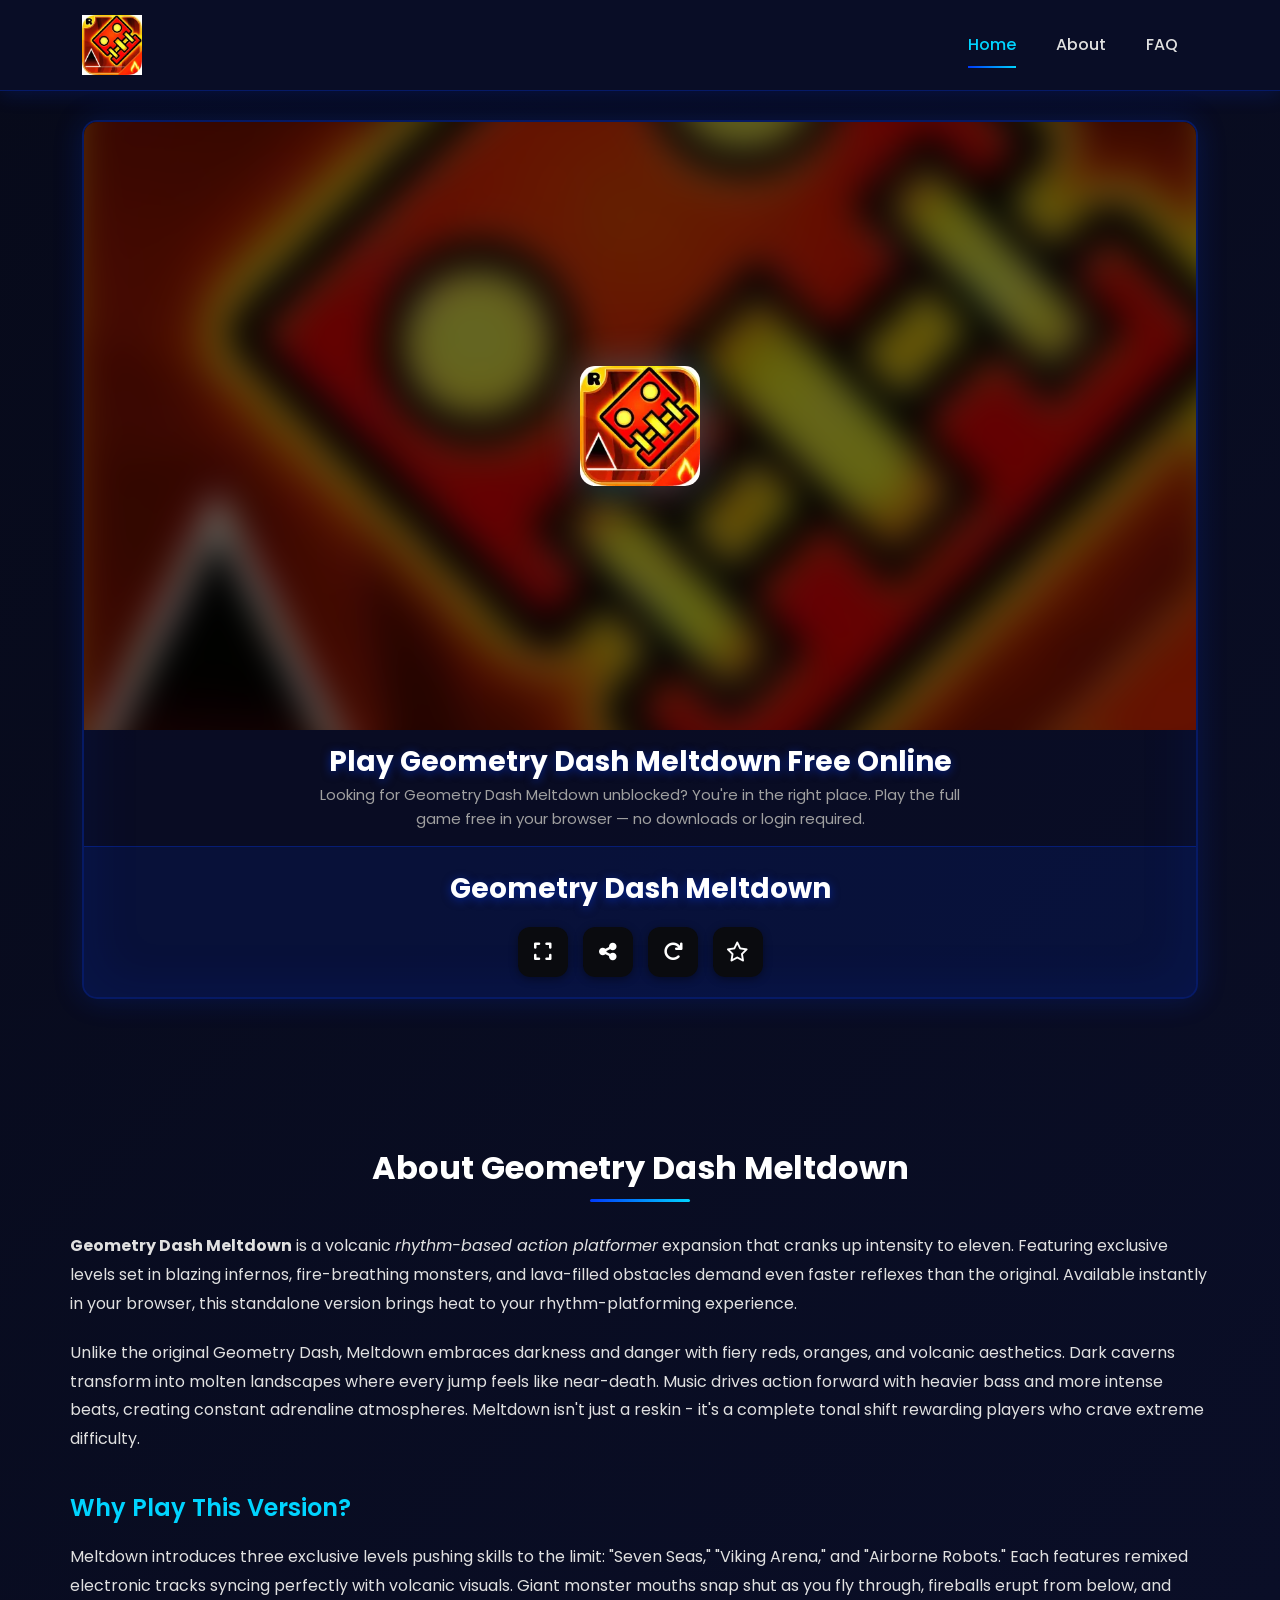
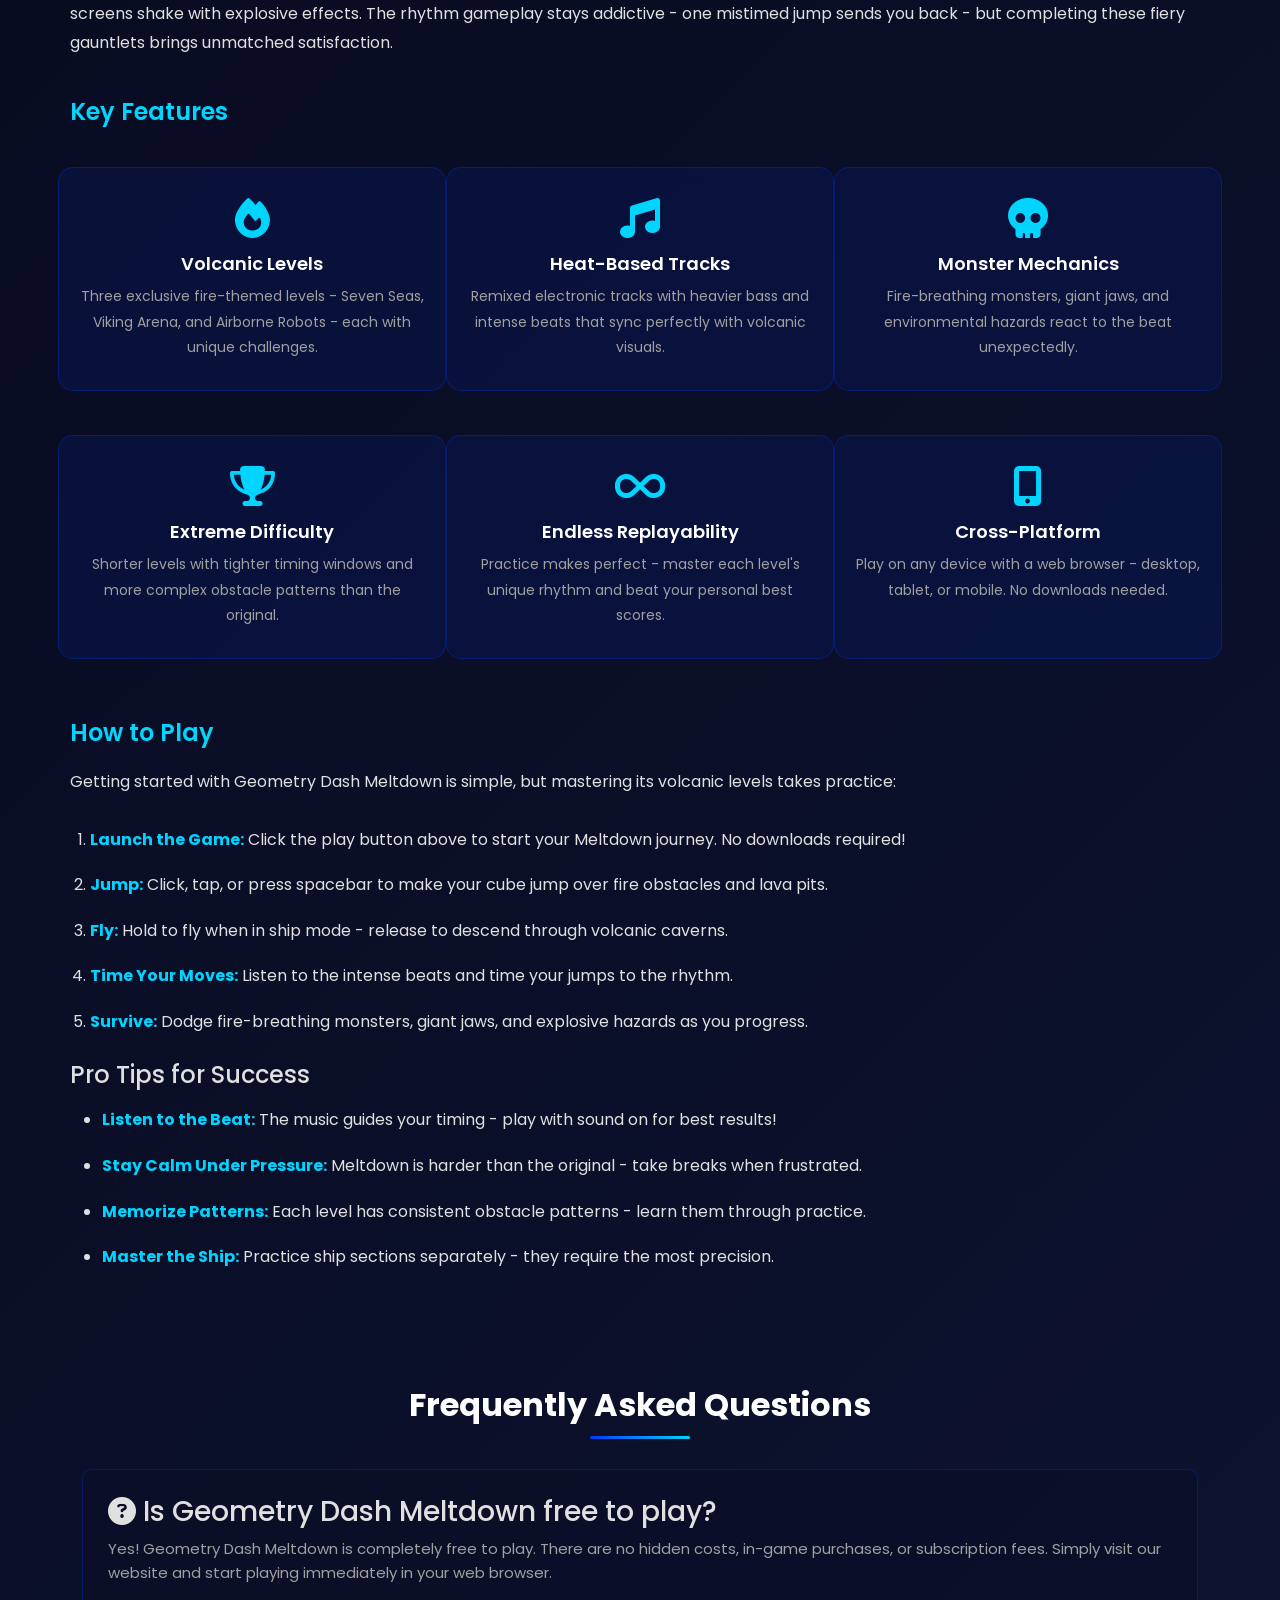
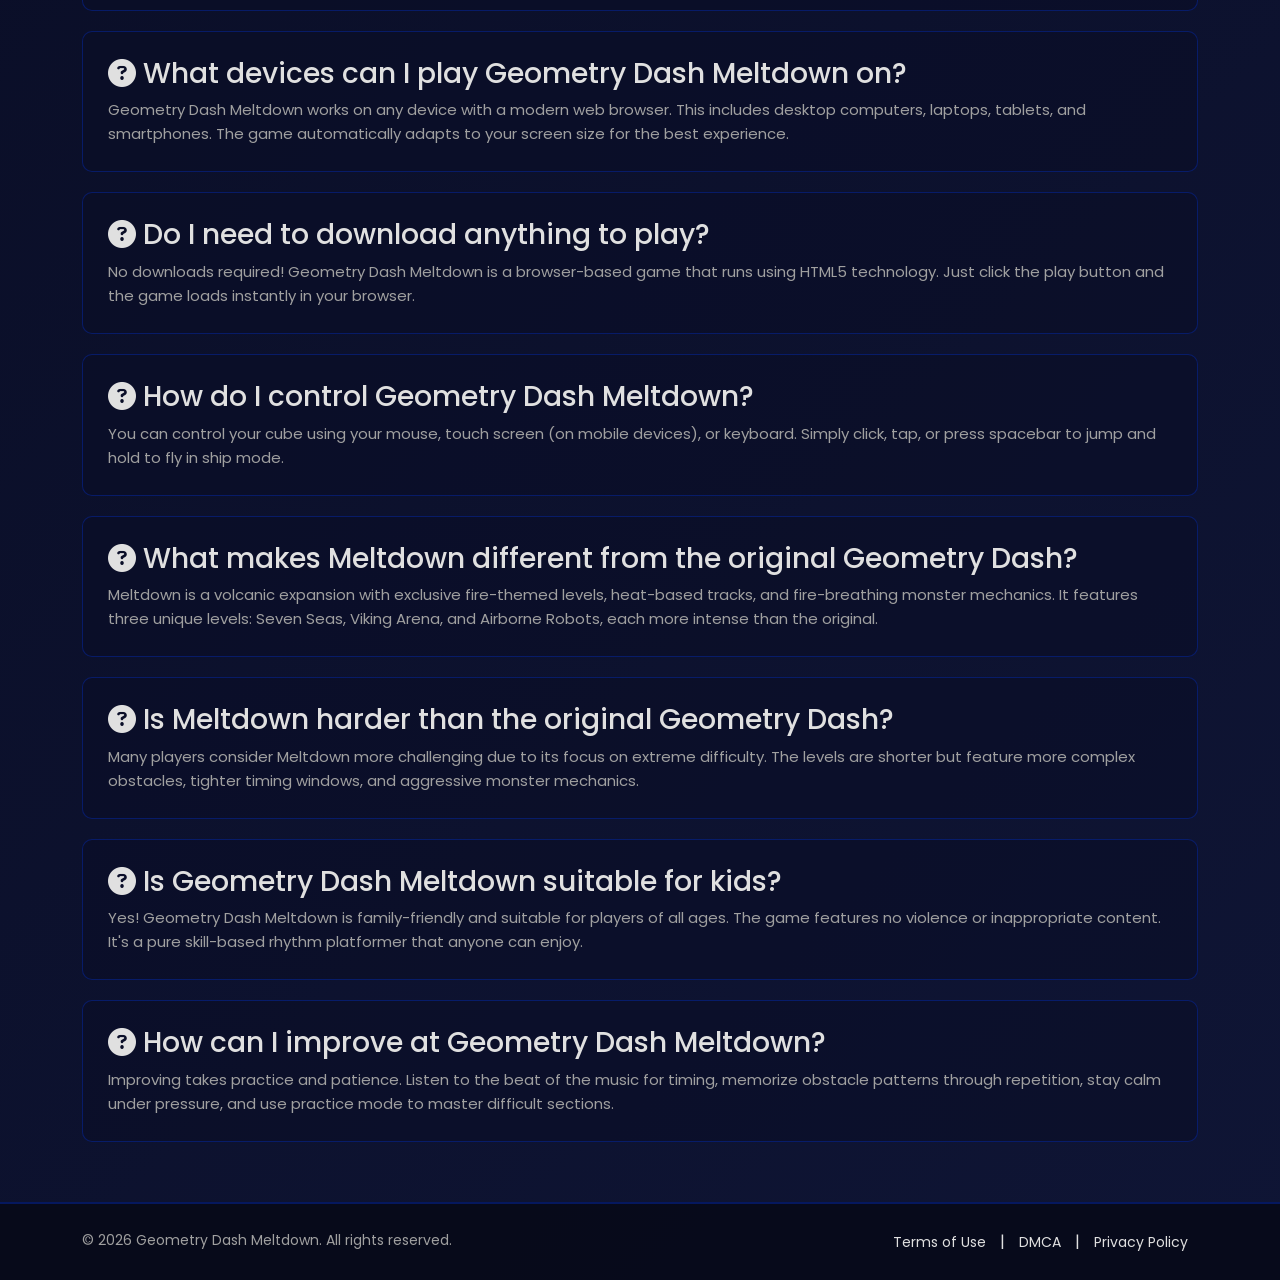
==== index.html @ 324f9e84 "Add files via upload" ====
<!DOCTYPE html>
<html lang="en" dir="ltr">
<head>
    <meta charset="utf-8">
    <meta name="viewport" content="width=device-width, initial-scale=1, shrink-to-fit=no" />
    <title>Geometry Dash Meltdown - Play Free Online Unblocked Game</title>
    <meta name="description" content="Play Geometry Dash Meltdown unblocked for free! Navigate volcanic fire levels in this intense rhythm platformer. Test your reflexes in this blazing arcade game!" />
    <meta name="keywords" content="geometry dash meltdown, geometry dash meltdown unblocked, rhythm platformer, volcanic game, fire levels, arcade game, free online game" />
    <meta name="robots" content="index, follow">
    <link rel="canonical" href="https://geometry-dash-meltdown-unblocked.github.io/" />
    
    <!-- Open Graph -->
    <meta property="og:title" content="Geometry Dash Meltdown - Play Free Online Unblocked" />
    <meta property="og:description" content="Play Geometry Dash Meltdown unblocked for free! Navigate volcanic fire levels in this intense rhythm platformer. Test your reflexes now!" />
    <meta property="og:type" content="website" />
    <meta property="og:url" content="https://geometry-dash-meltdown-unblocked.github.io/" />
    <meta property="og:image" content="https://geometry-dash-meltdown-unblocked.github.io/images/geometry-dash-meltdown.webp" />
    <meta property="og:image:width" content="512" />
    <meta property="og:image:height" content="512" />
    <meta property="og:site_name" content="Geometry Dash Meltdown" />
    
    <!-- Twitter Card -->
    <meta name="twitter:card" content="summary_large_image" />
    <meta name="twitter:title" content="Geometry Dash Meltdown - Free Online Unblocked" />
    <meta name="twitter:description" content="Play Geometry Dash Meltdown unblocked. Volcanic levels, fire obstacles, and intense rhythm-platforming action in your browser!" />
    <meta name="twitter:image" content="https://geometry-dash-meltdown-unblocked.github.io/images/geometry-dash-meltdown.webp" />
    
    <!-- Favicon -->
    <link rel="icon" href="images/favicon.webp" sizes="32x32">
    <link rel="apple-touch-icon" href="images/geometry-dash-meltdown.webp">
    
    <!-- Bootstrap CSS -->
    <link rel="stylesheet" href="https://cdn.jsdelivr.net/npm/bootstrap@5.3.0/dist/css/bootstrap.min.css" integrity="sha384-9ndCyUaIbzAi2FUVXJi0CjmCapSmO7SnpJef0486qhLnuZ2cdeRhO02iuK6FUUVM" crossorigin="anonymous">
    
    <!-- Font Awesome -->
    <link rel="stylesheet" href="https://cdnjs.cloudflare.com/ajax/libs/font-awesome/6.4.0/css/all.min.css" integrity="sha512-iecdLmaskl7CVkqkXNQ/ZH/XLlvWZOJyj7Yy7tcenmpD1ypASozpmT/E0iPtmFIB46ZmdtAc9eNBvH0H/ZpiBw==" crossorigin="anonymous" referrerpolicy="no-referrer" />
    
    <!-- Resource Hints for Performance -->
    <link rel="preconnect" href="https://fonts.googleapis.com">
    <link rel="preconnect" href="https://fonts.gstatic.com" crossorigin>
    <link rel="preconnect" href="https://cdn.jsdelivr.net" crossorigin>
    <link rel="preconnect" href="https://cdnjs.cloudflare.com" crossorigin>
    <link rel="preconnect" href="https://code.jquery.com" crossorigin>
    
    <!-- Preload Critical Resources -->
    <link rel="preload" href="https://fonts.googleapis.com/css2?family=Poppins:wght@400;500;600;700&display=swap" as="style">
    <link rel="preload" href="images/geometry-dash-meltdown.webp" as="image" fetchpriority="high">
    
    <!-- Google Fonts -->
    <link href="https://fonts.googleapis.com/css2?family=Poppins:wght@400;500;600;700&display=swap" rel="stylesheet">
    
    <!-- Custom CSS -->
    <link rel="stylesheet" href="css/style.css">
    
    <!-- Schema Markup - VideoGame -->
    <script type="application/ld+json">
    {
        "@context": "https://schema.org",
        "@type": "VideoGame",
        "name": "Geometry Dash Meltdown",
        "description": "A volcanic expansion of Geometry Dash featuring exclusive fire-themed levels, heat-based tracks, and intense rhythm-platforming action with fire-breathing obstacles.",
        "genre": ["Arcade", "Platformer", "Rhythm", "Action"],
        "gamePlatform": ["Web Browser", "PC", "Mobile"],
        "playMode": "SinglePlayer",
        "applicationCategory": "Game",
        "operatingSystem": "Any",
        "offers": {
            "@type": "Offer",
            "price": "0",
            "priceCurrency": "USD",
            "availability": "https://schema.org/InStock"
        },
        "author": {
            "@type": "Organization",
            "name": "RobTop Games"
        },
        "publisher": {
            "@type": "Organization",
            "name": "Geometry Dash Meltdown"
        },
        "aggregateRating": {
            "@type": "AggregateRating",
            "ratingValue": "4.7",
            "ratingCount": "30000"
        }
    }
    </script>
    
    <!-- WebSite Schema -->
    <script type="application/ld+json">
    {
        "@context": "https://schema.org",
        "@type": "WebSite",
        "name": "Geometry Dash Meltdown - Free Online Game",
        "url": "https://geometry-dash-meltdown-unblocked.github.io",
        "description": "Play Geometry Dash Meltdown free online. Navigate volcanic fire levels in this intense rhythm platformer with precision controls.",
        "potentialAction": {
            "@type": "SearchAction",
            "target": "https://geometry-dash-meltdown-unblocked.github.io/?search={search_term_string}",
            "query-input": "required name=search_term_string"
        }
    }
    </script>
    
    <!-- Breadcrumb Schema -->
    <script type="application/ld+json">
    {
        "@context": "https://schema.org",
        "@type": "BreadcrumbList",
        "itemListElement": [{
            "@type": "ListItem",
            "position": 1,
            "name": "Home",
            "item": "https://geometry-dash-meltdown-unblocked.github.io/"
        }]
    }
    </script>
    
    <!-- FAQ Schema -->
    <script type="application/ld+json">
    {
        "@context": "https://schema.org",
        "@type": "FAQPage",
        "mainEntity": [
            {
                "@type": "Question",
                "name": "Is Geometry Dash Meltdown free to play?",
                "acceptedAnswer": {
                    "@type": "Answer",
                    "text": "Yes! Geometry Dash Meltdown is completely free to play. There are no hidden costs, in-game purchases, or subscription fees. Simply visit our website and start playing immediately in your web browser."
                }
            },
            {
                "@type": "Question",
                "name": "What devices can I play Geometry Dash Meltdown on?",
                "acceptedAnswer": {
                    "@type": "Answer",
                    "text": "Geometry Dash Meltdown works on any device with a modern web browser. This includes desktop computers, laptops, tablets, and smartphones. The game automatically adapts to your screen size for the best experience."
                }
            },
            {
                "@type": "Question",
                "name": "Do I need to download anything to play?",
                "acceptedAnswer": {
                    "@type": "Answer",
                    "text": "No downloads required! Geometry Dash Meltdown is a browser-based game that runs using HTML5 technology. Just click the play button and the game loads instantly in your browser."
                }
            },
            {
                "@type": "Question",
                "name": "How do I control Geometry Dash Meltdown?",
                "acceptedAnswer": {
                    "@type": "Answer",
                    "text": "You can control your cube using your mouse, touch screen (on mobile devices), or keyboard. Simply click, tap, or press spacebar to jump and hold to fly in ship mode."
                }
            },
            {
                "@type": "Question",
                "name": "What makes Geometry Dash Meltdown different from the original?",
                "acceptedAnswer": {
                    "@type": "Answer",
                    "text": "Meltdown is a volcanic expansion with exclusive fire-themed levels, heat-based tracks, and fire-breathing monster mechanics. It features three unique levels: Seven Seas, Viking Arena, and Airborne Robots, each more intense than the original."
                }
            },
            {
                "@type": "Question",
                "name": "Is Geometry Dash Meltdown harder than the original?",
                "acceptedAnswer": {
                    "@type": "Answer",
                    "text": "Many players consider Meltdown more challenging due to its focus on extreme difficulty. The levels are shorter but feature more complex obstacles, tighter timing windows, and aggressive monster mechanics."
                }
            },
            {
                "@type": "Question",
                "name": "Is Geometry Dash Meltdown suitable for kids?",
                "acceptedAnswer": {
                    "@type": "Answer",
                    "text": "Yes! Geometry Dash Meltdown is family-friendly and suitable for players of all ages. The game features no violence or inappropriate content. It's a pure skill-based rhythm platformer that anyone can enjoy."
                }
            },
            {
                "@type": "Question",
                "name": "How can I improve at Geometry Dash Meltdown?",
                "acceptedAnswer": {
                    "@type": "Answer",
                    "text": "Improving takes practice and patience. Listen to the beat of the music for timing, memorize obstacle patterns through repetition, stay calm under pressure, and use practice mode to master difficult sections."
                }
            }
        ]
    }
    </script>
</head>

<body id="page-top">
    <!-- Navigation -->
    <nav class="navbar navbar-expand-lg navbar-dark fixed-top" id="mainNav">
        <div class="container">
            <a class="navbar-brand" href="./">
                <img src="images/geometry-dash-meltdown.webp" width="160" height="80" class="site-logo" alt="Geometry Dash Meltdown" loading="eager">
            </a>
            <button class="navbar-toggler" type="button" data-bs-toggle="collapse" data-bs-target="#navbarResponsive" aria-controls="navbarResponsive" aria-expanded="false" aria-label="Toggle navigation">
                <span class="navbar-toggler-icon"></span>
            </button>
<div class="collapse navbar-collapse" id="navbarResponsive">
        <ul class="navbar-nav ms-auto">
          <li class="nav-item"><a class="nav-link active" href="./">Home</a></li>
          <li class="nav-item"><a class="nav-link" href="#about">About</a></li>
          <li class="nav-item"><a class="nav-link" href="#faq">FAQ</a></li>
        </ul>
      </div>
        </div>
    </nav>

    <!-- Main Content -->
    <main>
        <div class="container-fluid game-wrapper">
            <div class="container">
                <div class="row">
                    <!-- Game Section -->
                    <div class="col-lg-12 col-md-12">
                        <div class="game-container">
                            <div class="game-content">
                                <div class="game-iframe-container" id="game-player">
<!-- Custom Play Overlay -->
                                <div id="custom-play-overlay" class="custom-overlay game-play-overlay geometry-dash-bg">
                                    <div class="overlay-content">
                                        <button id="custom-play-btn" class="btn-play-image" onclick="customStartGame()" role="button" tabindex="0" aria-label="Start playing Geometry Dash Meltdown">
                                            <img src="images/geometry-dash-meltdown.webp" alt="Play Geometry Dash Meltdown" width="120" height="120">
                                        </button>
                                    </div>
                                </div>
                                    
                                    <!-- Game Iframe -->
                                    <iframe class="game-iframe" id="game-area" src="" width="100%" height="600" scrolling="none" frameborder="0" allowfullscreen title="Geometry Dash Meltdown" loading="lazy"></iframe>
                                </div>
                            </div>
                            <h1 class="single-title text-center" style="padding:15px 15px 5px;">Play Geometry Dash Meltdown Free Online</h1>
                            <p class="text-center" style="font-size:15px;color:var(--text-muted);max-width:700px;margin:0 auto 15px auto;padding:0 15px;">Looking for Geometry Dash Meltdown unblocked? You're in the right place. Play the full game free in your browser — no downloads or login required.</p>

<!-- Game Info -->
<div class="game-info">
<div class="header-left" style="text-align:center;margin-bottom:15px;">
    <span class="single-title">Geometry Dash Meltdown</span>
</div>
<div class="game-buttons">
<button class="btn-icon" title="Fullscreen" onclick="open_fullscreen()" aria-label="Toggle fullscreen mode"><i class="fas fa-expand"></i></button>
<button class="btn-icon" title="Share" onclick="shareGame()" aria-label="Share game"><i class="fas fa-share-alt"></i></button>
<button class="btn-icon" title="Refresh" onclick="refreshGame()" aria-label="Refresh game"><i class="fas fa-redo"></i></button>
<button class="btn-icon" title="Favorite" id="favorite-btn" onclick="toggleFavorite()" aria-label="Add to favorites"><i class="far fa-star"></i></button>
</div>
</div>
                        </div>
                    </div>
                    

                </div>
            </div>
        </div>

        <!-- SEO Content Section -->
        <section class="container seo-content" id="about">
            <h2 class="section-title">About Geometry Dash Meltdown</h2>
            
            <article>
                <p><strong>Geometry Dash Meltdown</strong> is a volcanic <em>rhythm-based action platformer</em> expansion that cranks up intensity to eleven. Featuring exclusive levels set in blazing infernos, fire-breathing monsters, and lava-filled obstacles demand even faster reflexes than the original. Available instantly in your browser, this standalone version brings heat to your rhythm-platforming experience.</p>
                
                <p>Unlike the original Geometry Dash, Meltdown embraces darkness and danger with fiery reds, oranges, and volcanic aesthetics. Dark caverns transform into molten landscapes where every jump feels like near-death. Music drives action forward with heavier bass and more intense beats, creating constant adrenaline atmospheres. Meltdown isn't just a reskin - it's a complete tonal shift rewarding players who crave extreme difficulty.</p>
                
                <h3 class="item-title">Why Play This Version?</h3>
                <p>Meltdown introduces three exclusive levels pushing skills to the limit: "Seven Seas," "Viking Arena," and "Airborne Robots." Each features remixed electronic tracks syncing perfectly with volcanic visuals. Giant monster mouths snap shut as you fly through, fireballs erupt from below, and screens shake with explosive effects. The rhythm gameplay stays addictive - one mistimed jump sends you back - but completing these fiery gauntlets brings unmatched satisfaction.</p>
            </article>

            <section class="features-section" id="features">
                <h3 class="item-title">Key Features</h3>
                <div class="features-list">
                    <div class="row">
                        <div class="col-md-4 feature-item">
                            <i class="fas fa-fire" aria-hidden="true"></i>
                            <h4>Volcanic Levels</h4>
                            <p>Three exclusive fire-themed levels - Seven Seas, Viking Arena, and Airborne Robots - each with unique challenges.</p>
                        </div>
                        <div class="col-md-4 feature-item">
                            <i class="fas fa-music" aria-hidden="true"></i>
                            <h4>Heat-Based Tracks</h4>
                            <p>Remixed electronic tracks with heavier bass and intense beats that sync perfectly with volcanic visuals.</p>
                        </div>
                        <div class="col-md-4 feature-item">
                            <i class="fas fa-skull" aria-hidden="true"></i>
                            <h4>Monster Mechanics</h4>
                            <p>Fire-breathing monsters, giant jaws, and environmental hazards react to the beat unexpectedly.</p>
                        </div>
                    </div>
                    <div class="row mt-4">
                        <div class="col-md-4 feature-item">
                            <i class="fas fa-trophy" aria-hidden="true"></i>
                            <h4>Extreme Difficulty</h4>
                            <p>Shorter levels with tighter timing windows and more complex obstacle patterns than the original.</p>
                        </div>
                        <div class="col-md-4 feature-item">
                            <i class="fas fa-infinity" aria-hidden="true"></i>
                            <h4>Endless Replayability</h4>
                            <p>Practice makes perfect - master each level's unique rhythm and beat your personal best scores.</p>
                        </div>
                        <div class="col-md-4 feature-item">
                            <i class="fas fa-mobile-alt" aria-hidden="true"></i>
                            <h4>Cross-Platform</h4>
                            <p>Play on any device with a web browser - desktop, tablet, or mobile. No downloads needed.</p>
                        </div>
                    </div>
                </div>
            </section>

            <section class="how-to-play-section">
                <h3 class="item-title">How to Play</h3>
                <div class="how-to-play">
                    <p>Getting started with Geometry Dash Meltdown is simple, but mastering its volcanic levels takes practice:</p>
                    <ol>
                        <li><strong>Launch the Game:</strong> Click the play button above to start your Meltdown journey. No downloads required!</li>
                        <li><strong>Jump:</strong> Click, tap, or press spacebar to make your cube jump over fire obstacles and lava pits.</li>
                        <li><strong>Fly:</strong> Hold to fly when in ship mode - release to descend through volcanic caverns.</li>
                        <li><strong>Time Your Moves:</strong> Listen to the intense beats and time your jumps to the rhythm.</li>
                        <li><strong>Survive:</strong> Dodge fire-breathing monsters, giant jaws, and explosive hazards as you progress.</li>
                    </ol>
                    
                    <div class="pro-tips">
                        <h4>Pro Tips for Success</h4>
                        <ul>
                            <li><strong>Listen to the Beat:</strong> The music guides your timing - play with sound on for best results!</li>
                            <li><strong>Stay Calm Under Pressure:</strong> Meltdown is harder than the original - take breaks when frustrated.</li>
                            <li><strong>Memorize Patterns:</strong> Each level has consistent obstacle patterns - learn them through practice.</li>
                            <li><strong>Master the Ship:</strong> Practice ship sections separately - they require the most precision.</li>
                        </ul>
                    </div>
                </div>
            </section>
        </section>

        <!-- FAQ Section -->
        <section class="container faq-section" id="faq">
            <h2 class="section-title">Frequently Asked Questions</h2>
            
            <div class="faq-container">
                <div class="faq-item">
                    <h3 class="faq-question"><i class="fas fa-question-circle"></i> Is Geometry Dash Meltdown free to play?</h3>
                    <div class="faq-answer">
                        <p>Yes! Geometry Dash Meltdown is completely free to play. There are no hidden costs, in-game purchases, or subscription fees. Simply visit our website and start playing immediately in your web browser.</p>
                    </div>
                </div>
                
                <div class="faq-item">
                    <h3 class="faq-question"><i class="fas fa-question-circle"></i> What devices can I play Geometry Dash Meltdown on?</h3>
                    <div class="faq-answer">
                        <p>Geometry Dash Meltdown works on any device with a modern web browser. This includes desktop computers, laptops, tablets, and smartphones. The game automatically adapts to your screen size for the best experience.</p>
                    </div>
                </div>
                
                <div class="faq-item">
                    <h3 class="faq-question"><i class="fas fa-question-circle"></i> Do I need to download anything to play?</h3>
                    <div class="faq-answer">
                        <p>No downloads required! Geometry Dash Meltdown is a browser-based game that runs using HTML5 technology. Just click the play button and the game loads instantly in your browser.</p>
                    </div>
                </div>
                
                <div class="faq-item">
                    <h3 class="faq-question"><i class="fas fa-question-circle"></i> How do I control Geometry Dash Meltdown?</h3>
                    <div class="faq-answer">
                        <p>You can control your cube using your mouse, touch screen (on mobile devices), or keyboard. Simply click, tap, or press spacebar to jump and hold to fly in ship mode.</p>
                    </div>
                </div>
                
                <div class="faq-item">
                    <h3 class="faq-question"><i class="fas fa-question-circle"></i> What makes Meltdown different from the original Geometry Dash?</h3>
                    <div class="faq-answer">
                        <p>Meltdown is a volcanic expansion with exclusive fire-themed levels, heat-based tracks, and fire-breathing monster mechanics. It features three unique levels: Seven Seas, Viking Arena, and Airborne Robots, each more intense than the original.</p>
                    </div>
                </div>
                
                <div class="faq-item">
                    <h3 class="faq-question"><i class="fas fa-question-circle"></i> Is Meltdown harder than the original Geometry Dash?</h3>
                    <div class="faq-answer">
                        <p>Many players consider Meltdown more challenging due to its focus on extreme difficulty. The levels are shorter but feature more complex obstacles, tighter timing windows, and aggressive monster mechanics.</p>
                    </div>
                </div>
                
                <div class="faq-item">
                    <h3 class="faq-question"><i class="fas fa-question-circle"></i> Is Geometry Dash Meltdown suitable for kids?</h3>
                    <div class="faq-answer">
                        <p>Yes! Geometry Dash Meltdown is family-friendly and suitable for players of all ages. The game features no violence or inappropriate content. It's a pure skill-based rhythm platformer that anyone can enjoy.</p>
                    </div>
                </div>
                
                <div class="faq-item">
                    <h3 class="faq-question"><i class="fas fa-question-circle"></i> How can I improve at Geometry Dash Meltdown?</h3>
                    <div class="faq-answer">
                        <p>Improving takes practice and patience. Listen to the beat of the music for timing, memorize obstacle patterns through repetition, stay calm under pressure, and use practice mode to master difficult sections.</p>
                    </div>
                </div>
            </div>
        </section>
    </main>

    <!-- Footer -->
    <footer class="footer-copyright">
        <div class="container">
            <div class="row">
                <div class="col-md-6">
                    <p>&copy; 2026 Geometry Dash Meltdown. All rights reserved.</p>
                </div>
                <div class="col-md-6 text-md-end">
                    <span class="footer-links">
                        <a href="terms.html">Terms of Use</a> | 
                        <a href="dmca.html">DMCA</a> | 
                        <a href="privacy.html">Privacy Policy</a>
                    </span>
                </div>
            </div>
        </div>
    </footer>

    <!-- Scripts -->
    <script src="https://code.jquery.com/jquery-3.6.0.min.js" integrity="sha256-/xUj+3OJU5yExlq6GSYGSHk7tPXikynS7ogEvDej/m4=" crossorigin="anonymous"></script>
    <script src="https://cdn.jsdelivr.net/npm/bootstrap@5.3.0/dist/js/bootstrap.bundle.min.js" integrity="sha384-geWF76RCwLtnZ8qwWowPQNguL3RmwHVBC9FhGdlKrxdiJJigb/j/68SIy3Te4Bkz" crossorigin="anonymous"></script>
    
    <script>
        function customStartGame() {
            document.getElementById('game-area').src = 'https://lolygames.github.io/gd-melt/';
            document.getElementById('custom-play-overlay').style.display = 'none';
        }
        
        function open_fullscreen() {
            let game = document.getElementById("game-area");
            if (game == null) return;
            
            if (!document.fullscreenElement && !document.mozFullScreenElement && 
                !document.webkitFullscreenElement && !document.msFullscreenElement) {
                if (game.requestFullscreen) {
                    game.requestFullscreen();
                } else if (game.msRequestFullscreen) {
                    game.msRequestFullscreen();
                } else if (game.mozRequestFullScreen) {
                    game.mozRequestFullScreen();
                } else if (game.webkitRequestFullscreen) {
                    game.webkitRequestFullscreen(Element.ALLOW_KEYBOARD_INPUT);
                }
            } else {
                if (document.exitFullscreen) {
                    document.exitFullscreen();
                } else if (document.msExitFullscreen) {
                    document.msExitFullscreen();
                } else if (document.mozCancelFullScreen) {
                    document.mozCancelFullScreen();
                } else if (document.webkitExitFullscreen) {
                    document.webkitExitFullscreen();
                }
            }
        }
        
// Smooth scrolling for anchor links
document.querySelectorAll('a[href^="#"]').forEach(anchor => {
anchor.addEventListener('click', function (e) {
e.preventDefault();
document.querySelector(this.getAttribute('href')).scrollIntoView({
behavior: 'smooth'
});
});
});

function shareGame() {
    if (navigator.share) {
navigator.share({
title: document.title,
url: window.location.href
});
} else {
navigator.clipboard.writeText(window.location.href);
alert('Link copied to clipboard!');
}
}

function refreshGame() {
const gameArea = document.getElementById('game-area');
if (gameArea.src && gameArea.src !== '') {
gameArea.src = gameArea.src;
} else {
document.getElementById('custom-play-overlay').style.display = 'flex';
gameArea.src = '';
}
}

function toggleFavorite() {
const btn = document.querySelector('button[title="Favorite"]');
const icon = btn.querySelector('i');
icon.classList.toggle('fas');
icon.classList.toggle('far');
}
</script>
</body>
</html>
---- css/style.css ----
/* Geometry Dash Meltdown - Deep Blue Theme */
/* Color Scheme */
:root {
    --primary-deep-blue: #003afa;
    --primary-medium-blue: #0056b3;
    --dark-navy: #0a0e27;
    --darker-navy: #070a1a;
    --text-white: #ffffff;
    --text-light: #e0e0e0;
    --text-muted: #a0a0a0;
    --accent-cyan: #00d4ff;
    --accent-glow: rgba(0, 212, 255, 0.3);
    --border-blue: rgba(0, 58, 250, 0.3);
    --gradient-start: #003afa;
    --gradient-end: #00d4ff;
}

/* Global Styles */
* {
    margin: 0;
    padding: 0;
    box-sizing: border-box;
}

body {
    font-family: 'Poppins', sans-serif;
    background: linear-gradient(135deg, var(--darker-navy) 0%, var(--dark-navy) 50%, #0f1535 100%);
    color: var(--text-light);
    min-height: 100vh;
    line-height: 1.6;
    overflow-x: hidden;
}

/* Scrollbar Styling */
::-webkit-scrollbar {
    width: 8px;
}

::-webkit-scrollbar-track {
    background: var(--dark-navy);
}

::-webkit-scrollbar-thumb {
    background: var(--primary-deep-blue);
    border-radius: 4px;
}

::-webkit-scrollbar-thumb:hover {
    background: var(--primary-medium-blue);
}

/* Navigation */
#mainNav {
    background: rgba(10, 14, 39, 0.95) !important;
    backdrop-filter: blur(10px);
    border-bottom: 1px solid var(--border-blue);
    padding: 15px 0;
    transition: all 0.3s ease;
    box-shadow: 0 2px 20px rgba(0, 58, 250, 0.2);
}

.navbar-brand {
    padding: 0;
}

.site-logo {
    max-height: 60px;
    width: auto;
    transition: transform 0.3s ease;
}

.site-logo:hover {
    transform: scale(1.05);
}

.navbar-toggler {
    border: 2px solid var(--accent-cyan);
    padding: 8px 12px;
}

.navbar-toggler-icon {
    background-image: url("data:image/svg+xml,%3csvg xmlns='http://www.w3.org/2000/svg' viewBox='0 0 30 30'%3e%3cpath stroke='rgba%280, 212, 255, 1%29' stroke-linecap='round' stroke-miterlimit='10' stroke-width='2' d='M4 7h22M4 15h22M4 23h22'/%3e%3c/svg%3e");
}

.nav-link {
    color: var(--text-light) !important;
    font-weight: 500;
    padding: 10px 20px !important;
    position: relative;
    transition: color 0.3s ease;
}

.nav-link:hover,
.nav-link.active {
    color: var(--accent-cyan) !important;
}

.nav-link::after {
    content: '';
    position: absolute;
    bottom: 0;
    left: 20px;
    width: 0;
    height: 2px;
    background: linear-gradient(90deg, var(--gradient-start), var(--gradient-end));
    transition: width 0.3s ease;
}

.nav-link:hover::after,
.nav-link.active::after {
    width: calc(100% - 40px);
}

/* Game Wrapper */
.game-wrapper {
    padding: 120px 0 60px;
    min-height: 100vh;
}

/* Game Container */
.game-container {
    background: rgba(10, 14, 39, 0.6);
    border: 2px solid var(--border-blue);
    border-radius: 15px;
    overflow: hidden;
    box-shadow: 
        0 0 30px rgba(0, 58, 250, 0.2),
        inset 0 0 60px rgba(0, 58, 250, 0.1);
    margin-bottom: 30px;
}

.game-content {
    position: relative;
}

.game-iframe-container {
    position: relative;
}

/* Mobile Fullscreen Mode */
.game-iframe-container.fullscreen {
    position: fixed;
    top: 0;
    left: 0;
    width: 100vw;
    height: 100vh;
    z-index: 9999;
    background: var(--darker-navy);
}

.game-iframe-container.fullscreen .game-iframe {
    height: 100vh !important;
}

.game-iframe {
    width: 100%;
    height: 600px;
    border: none;
    background: var(--darker-navy);
}

/* Custom Play Overlay */
.custom-overlay {
    position: absolute;
    top: 0;
    left: 0;
    width: 100%;
    height: 100%;
    background: linear-gradient(135deg, rgba(10, 14, 39, 0.95), rgba(7, 10, 26, 0.98));
    display: flex;
    align-items: center;
    justify-content: center;
    z-index: 100;
    cursor: pointer;
    transition: opacity 0.3s ease;
}

/* Game play overlay overrides custom-overlay background */
.game-play-overlay.custom-overlay {
    background: transparent;
}

.overlay-content {
    text-align: center;
}

.overlay-logo {
    width: 120px;
    height: 120px;
    margin-bottom: 20px;
    border-radius: 20px;
    box-shadow: 0 0 40px var(--accent-glow);
    animation: pulse-glow 2s ease-in-out infinite;
}

@keyframes pulse-glow {
    0%, 100% {
        box-shadow: 0 0 40px var(--accent-glow);
    }
    50% {
        box-shadow: 0 0 60px rgba(0, 212, 255, 0.5);
    }
}

.play-button {
    font-size: 80px;
    color: var(--accent-cyan);
    cursor: pointer;
    transition: all 0.3s ease;
    display: inline-block;
}

.play-button:hover {
    color: var(--text-white);
    transform: scale(1.1);
    text-shadow: 0 0 30px var(--accent-glow);
}

/* Text Play Button */
.btn-play {
    background: linear-gradient(135deg, var(--gradient-start), var(--gradient-end));
    color: var(--text-white);
    border: none;
    border-radius: 50px;
    padding: 20px 60px;
    font-size: 28px;
    font-weight: 700;
    text-transform: uppercase;
    letter-spacing: 3px;
    cursor: pointer;
    transition: all 0.3s ease;
    margin: 20px 0;
    box-shadow: 0 4px 20px rgba(0, 58, 250, 0.5);
    font-family: 'Poppins', sans-serif;
}

.btn-play:hover {
    transform: translateY(-3px) scale(1.05);
    box-shadow: 0 8px 30px rgba(0, 58, 250, 0.7);
    background: linear-gradient(135deg, var(--primary-medium-blue), var(--accent-cyan));
}

.btn-play:active {
    transform: translateY(-1px) scale(1.02);
    box-shadow: 0 4px 15px rgba(0, 58, 250, 0.5);
}

.btn-play:focus {
    outline: 3px solid var(--accent-cyan);
    outline-offset: 5px;
}

/* Image Play Button */
.btn-play-image {
    background: none;
    border: none;
    cursor: pointer;
    padding: 0;
    transition: transform 0.3s ease;
}

.btn-play-image img {
    width: 120px;
    height: 120px;
    border-radius: 15px;
    box-shadow: 0 0 40px var(--accent-glow);
    transition: all 0.3s ease;
}

/* Game Play Overlay with Blurred Background */
.game-play-overlay {
    position: absolute;
    top: 0;
    left: 0;
    width: 100%;
    height: 100%;
    z-index: 100;
    display: flex;
    align-items: center;
    justify-content: center;
    overflow: hidden;
    /* Create a new stacking context */
    transform: translateZ(0);
}

.game-play-overlay::before {
    content: '';
    position: absolute;
    top: 0;
    left: 0;
    width: 100%;
    height: 100%;
    background-size: cover;
    background-position: center;
    filter: blur(15px);
    transform: scale(1.1);
    z-index: 0;
}

.game-play-overlay::after {
    content: '';
    position: absolute;
    top: 0;
    left: 0;
    width: 100%;
    height: 100%;
    background: rgba(0, 0, 0, 0.6);
    z-index: 0;
}

/* The content needs to be above the pseudo-elements */
.game-play-overlay .overlay-content {
    position: relative;
    z-index: 1;
}

/* Specific background images for each game */
.geometry-dash-bg::before {
    background-image: url('../images/geometry-dash-meltdown.webp');
}



.btn-play-image:hover img {
    transform: scale(1.1);
    box-shadow: 0 0 60px rgba(0, 212, 255, 0.6);
}

.btn-play-image:focus {
    outline: 3px solid var(--accent-cyan);
    outline-offset: 5px;
}

.play-text {
    color: var(--text-light);
    font-size: 18px;
    margin-top: 15px;
    font-weight: 500;
}

/* Game Info */
.game-info {
    padding: 20px 30px;
    background: rgba(0, 58, 250, 0.1);
    border-top: 1px solid var(--border-blue);
}

/* Icon Button Container */
.game-buttons {
    display: flex;
    justify-content: center;
    gap: 15px;
    flex-wrap: wrap;
}

/* Icon Buttons - Dark Rounded Square Style */
.btn-icon {
    width: 50px;
    height: 50px;
    border-radius: 12px;
    background: rgba(10, 10, 10, 0.9);
    border: none;
    color: var(--text-white);
    font-size: 20px;
    cursor: pointer;
    transition: all 0.3s ease;
    display: flex;
    align-items: center;
    justify-content: center;
    box-shadow: 0 2px 8px rgba(0, 0, 0, 0.4);
}

.btn-icon:hover {
    transform: scale(1.05);
    background: rgba(30, 30, 30, 0.95);
}

.btn-icon:active {
    transform: scale(0.95);
}

.btn-icon:focus {
    outline: 2px solid var(--accent-cyan);
    outline-offset: 2px;
}

.single-title {
    color: var(--text-white);
    font-size: 28px;
    font-weight: 700;
    margin: 0;
    text-shadow: 0 2px 10px rgba(0, 58, 250, 0.5);
}

.game-subtitle {
    color: var(--accent-cyan);
    font-size: 14px;
    margin: 5px 0 0;
    font-weight: 500;
}

/* Buttons */
.btn-capsule {
    background: linear-gradient(135deg, var(--gradient-start), var(--gradient-end));
    color: var(--text-white);
    border: none;
    border-radius: 50px;
    padding: 12px 25px;
    font-weight: 600;
    font-size: 14px;
    text-transform: uppercase;
    letter-spacing: 1px;
    transition: all 0.3s ease;
    box-shadow: 0 4px 15px rgba(0, 58, 250, 0.4);
}

.btn-capsule:hover {
    transform: translateY(-2px);
    box-shadow: 0 6px 25px rgba(0, 58, 250, 0.6);
    color: var(--text-white);
}

.btn-capsule .b-icon {
    margin-right: 8px;
}

.b-action {
    display: inline-block;
}

/* Sidebar */
.sidebar {
    padding-left: 30px;
}

.widget {
    background: rgba(10, 14, 39, 0.6);
    border: 1px solid var(--border-blue);
    border-radius: 15px;
    padding: 25px;
    margin-bottom: 20px;
    box-shadow: 0 5px 20px rgba(0, 58, 250, 0.1);
}

.widget h4 {
    color: var(--accent-cyan);
    font-size: 18px;
    font-weight: 600;
    margin-bottom: 20px;
    padding-bottom: 10px;
    border-bottom: 2px solid var(--border-blue);
}

.game-stats ul li {
    padding: 10px 0;
    color: var(--text-light);
    font-size: 14px;
    border-bottom: 1px solid rgba(255, 255, 255, 0.1);
}

.game-stats ul li:last-child {
    border-bottom: none;
}

.game-stats ul li i {
    color: var(--accent-cyan);
    margin-right: 10px;
    width: 20px;
}

/* SEO Content */
.seo-content {
    padding: 60px 0;
}

.section-title {
    color: var(--text-white);
    font-size: 32px;
    font-weight: 700;
    margin-bottom: 30px;
    text-align: center;
    position: relative;
    padding-bottom: 15px;
}

.section-title::after {
    content: '';
    position: absolute;
    bottom: 0;
    left: 50%;
    transform: translateX(-50%);
    width: 100px;
    height: 3px;
    background: linear-gradient(90deg, var(--gradient-start), var(--gradient-end));
    border-radius: 2px;
}

.seo-content p {
    color: var(--text-light);
    font-size: 16px;
    line-height: 1.8;
    margin-bottom: 20px;
}

.seo-content a {
    color: var(--accent-cyan);
    text-decoration: none;
    font-weight: 600;
    transition: color 0.3s ease;
}

.seo-content a:hover {
    color: var(--text-white);
}

.item-title {
    color: var(--accent-cyan);
    font-size: 24px;
    font-weight: 600;
    margin: 40px 0 20px;
}

/* Features List */
.features-list {
    margin: 40px 0;
}

.feature-item {
    text-align: center;
    padding: 30px 20px;
    background: rgba(0, 58, 250, 0.1);
    border: 1px solid var(--border-blue);
    border-radius: 15px;
    margin-bottom: 20px;
    transition: all 0.3s ease;
}

.feature-item:hover {
    transform: translateY(-5px);
    box-shadow: 0 10px 30px rgba(0, 58, 250, 0.2);
    border-color: var(--accent-cyan);
}

.feature-item i {
    font-size: 40px;
    color: var(--accent-cyan);
    margin-bottom: 15px;
    display: block;
}

.feature-item h4 {
    color: var(--text-white);
    font-size: 18px;
    font-weight: 600;
    margin-bottom: 10px;
}

.feature-item p {
    color: var(--text-muted);
    font-size: 14px;
    margin: 0;
}

/* How to Play */
.how-to-play ol {
    padding-left: 20px;
}

.how-to-play li {
    color: var(--text-light);
    font-size: 16px;
    padding: 10px 0;
    line-height: 1.6;
}

.how-to-play li strong {
    color: var(--accent-cyan);
}

/* FAQ Section */
.faq-section {
    margin-top: 30px;
}

.faq-item {
    background: rgba(10, 14, 39, 0.6);
    border: 1px solid var(--border-blue);
    border-radius: 10px;
    padding: 25px;
    margin-bottom: 20px;
    transition: all 0.3s ease;
}

.faq-item:hover {
    border-color: var(--accent-cyan);
    box-shadow: 0 5px 20px rgba(0, 58, 250, 0.2);
}

.faq-item strong {
    color: var(--accent-cyan);
    font-size: 18px;
    display: block;
    margin-bottom: 10px;
}

.faq-item p {
    color: var(--text-muted);
    margin: 0;
    font-size: 15px;
}

/* Footer */
.footer-copyright {
    background: rgba(7, 10, 26, 0.95);
    border-top: 2px solid var(--border-blue);
    padding: 25px 0;
    margin-top: 60px;
}

.footer-copyright p {
    color: var(--text-muted);
    margin: 0;
    font-size: 14px;
}

.footer-links a {
    color: var(--text-light);
    text-decoration: none;
    font-size: 14px;
    margin: 0 10px;
    transition: color 0.3s ease;
}

.footer-links a:hover {
    color: var(--accent-cyan);
}

/* Responsive Design */
@media (max-width: 991px) {
    .game-wrapper {
        padding: 100px 0 40px;
    }
    
    .sidebar {
        padding-left: 0;
        margin-top: 30px;
    }
    
    .game-iframe {
        height: 500px;
    }
    
    .section-title {
        font-size: 26px;
    }
}

@media (max-width: 767px) {
    .game-iframe {
        height: 400px;
    }
    
    .single-title {
        font-size: 22px;
    }
    
    .game-info .text-end {
        text-align: left !important;
        margin-top: 15px;
    }
    
    .section-title {
        font-size: 22px;
    }
    
    .feature-item {
        margin-bottom: 15px;
    }
    
    .footer-copyright .text-end {
        text-align: center !important;
        margin-top: 15px;
    }
    
    .footer-copyright .col-md-6 {
        text-align: center !important;
    }
}

@media (max-width: 575px) {
    .game-iframe {
        height: 350px;
    }
    
    .play-button {
        font-size: 60px;
    }
    
    .overlay-logo {
        width: 80px;
        height: 80px;
    }
    
    .nav-link {
        padding: 8px 15px !important;
    }
}

/* Animations */
@keyframes fadeIn {
    from {
        opacity: 0;
        transform: translateY(20px);
    }
    to {
        opacity: 1;
        transform: translateY(0);
    }
}

.game-container {
    animation: fadeIn 0.6s ease-out;
}

.feature-item {
    animation: fadeIn 0.6s ease-out;
    animation-fill-mode: both;
}

.feature-item:nth-child(1) { animation-delay: 0.1s; }
.feature-item:nth-child(2) { animation-delay: 0.2s; }
.feature-item:nth-child(3) { animation-delay: 0.3s; }

/* Selection */
::selection {
    background: var(--primary-deep-blue);
    color: var(--text-white);
}

/* Focus Styles */
*:focus {
    outline: none;
    box-shadow: 0 0 0 3px rgba(0, 212, 255, 0.3);
}

/* More Games Section */
.more-games-section {
    padding: 60px 0;
    background: linear-gradient(135deg, var(--darker-navy) 0%, var(--dark-navy) 100%);
    border-top: 2px solid var(--border-blue);
}

.more-games-section .section-title {
    margin-bottom: 40px;
}

.games-grid {
    display: grid;
    grid-template-columns: repeat(auto-fit, minmax(200px, 250px));
    gap: 30px;
    justify-content: center;
    padding: 0 20px;
}

.game-thumb-link {
    text-decoration: none;
    display: block;
    transition: transform 0.3s ease;
}

.game-thumb-link:hover {
    transform: translateY(-5px);
}

.game-thumb {
    position: relative;
    border-radius: 15px;
    overflow: hidden;
    box-shadow: 0 4px 20px rgba(0, 58, 250, 0.3);
    transition: all 0.3s ease;
    aspect-ratio: 1;
}

.game-thumb-link:hover .game-thumb {
    box-shadow: 0 8px 30px rgba(0, 212, 255, 0.4);
}

.game-thumb img {
    width: 100%;
    height: 100%;
    object-fit: cover;
    transition: transform 0.3s ease;
}

.game-thumb-link:hover .game-thumb img {
    transform: scale(1.1);
}

.game-thumb-overlay {
    position: absolute;
    bottom: 0;
    left: 0;
    right: 0;
    background: linear-gradient(to top, rgba(0, 0, 0, 0.9), rgba(0, 0, 0, 0));
    padding: 30px 15px 15px;
    text-align: center;
}

.game-thumb-overlay h4 {
    color: var(--text-white);
    font-size: 16px;
    font-weight: 600;
    margin: 0 0 10px 0;
}

.play-btn {
    display: inline-block;
    background: linear-gradient(135deg, var(--gradient-start), var(--gradient-end));
    color: var(--text-white);
    padding: 8px 20px;
    border-radius: 50px;
    font-size: 14px;
    font-weight: 600;
    text-transform: uppercase;
    letter-spacing: 1px;
    transition: all 0.3s ease;
}

.game-thumb-link:hover .play-btn {
    transform: scale(1.1);
    box-shadow: 0 4px 15px rgba(0, 58, 250, 0.5);
}

/* Link Hover Effects */
a {
    transition: color 0.3s ease;
}

/* Smooth Scrolling */
html {
    scroll-behavior: smooth;
}

/* Mobile Back Button (for game iframe) */
#mobile-back-button {
    display: none;
    position: absolute;
    top: 10px;
    right: 10px;
    width: 40px;
    height: 40px;
    background: rgba(0, 58, 250, 0.8);
    border-radius: 50%;
    color: white;
    align-items: center;
    justify-content: center;
    cursor: pointer;
    z-index: 50;
    font-size: 20px;
}

@media (max-width: 767px) {
    #mobile-back-button {
        display: flex;
    }
}
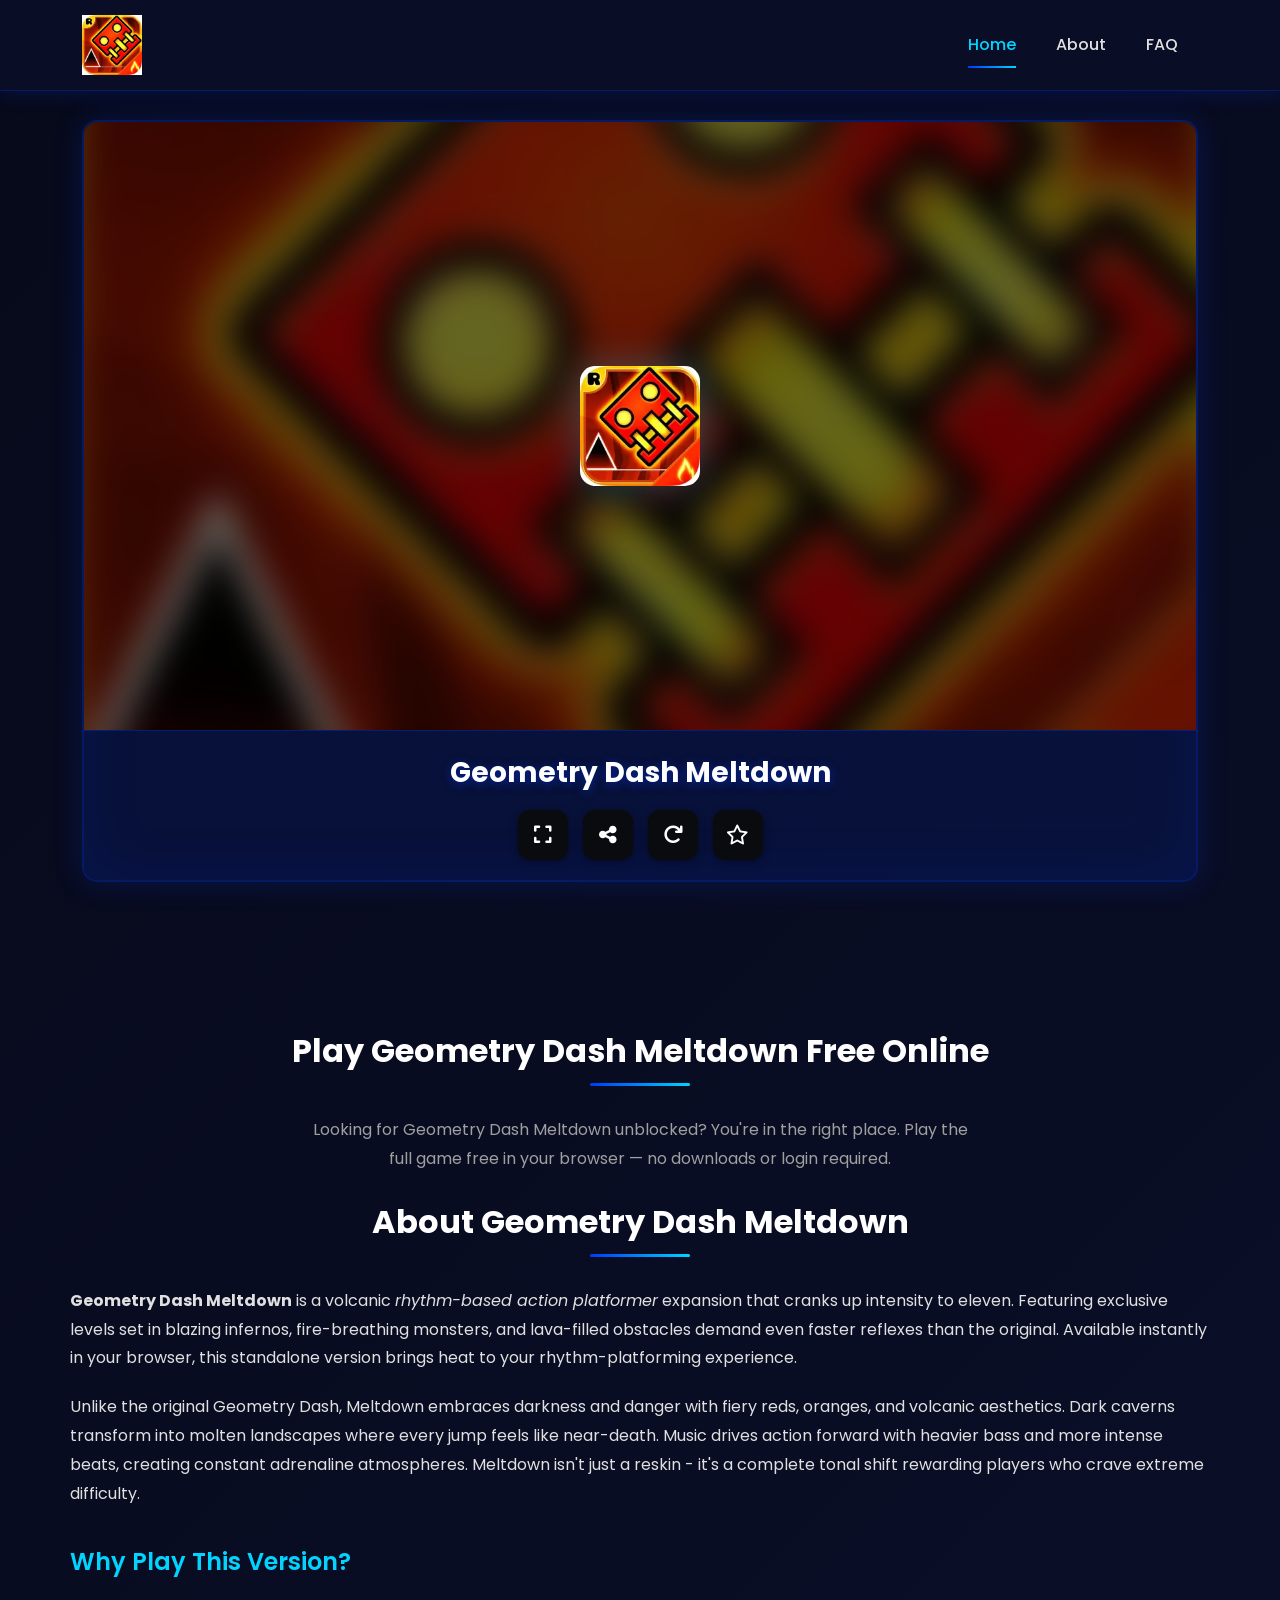
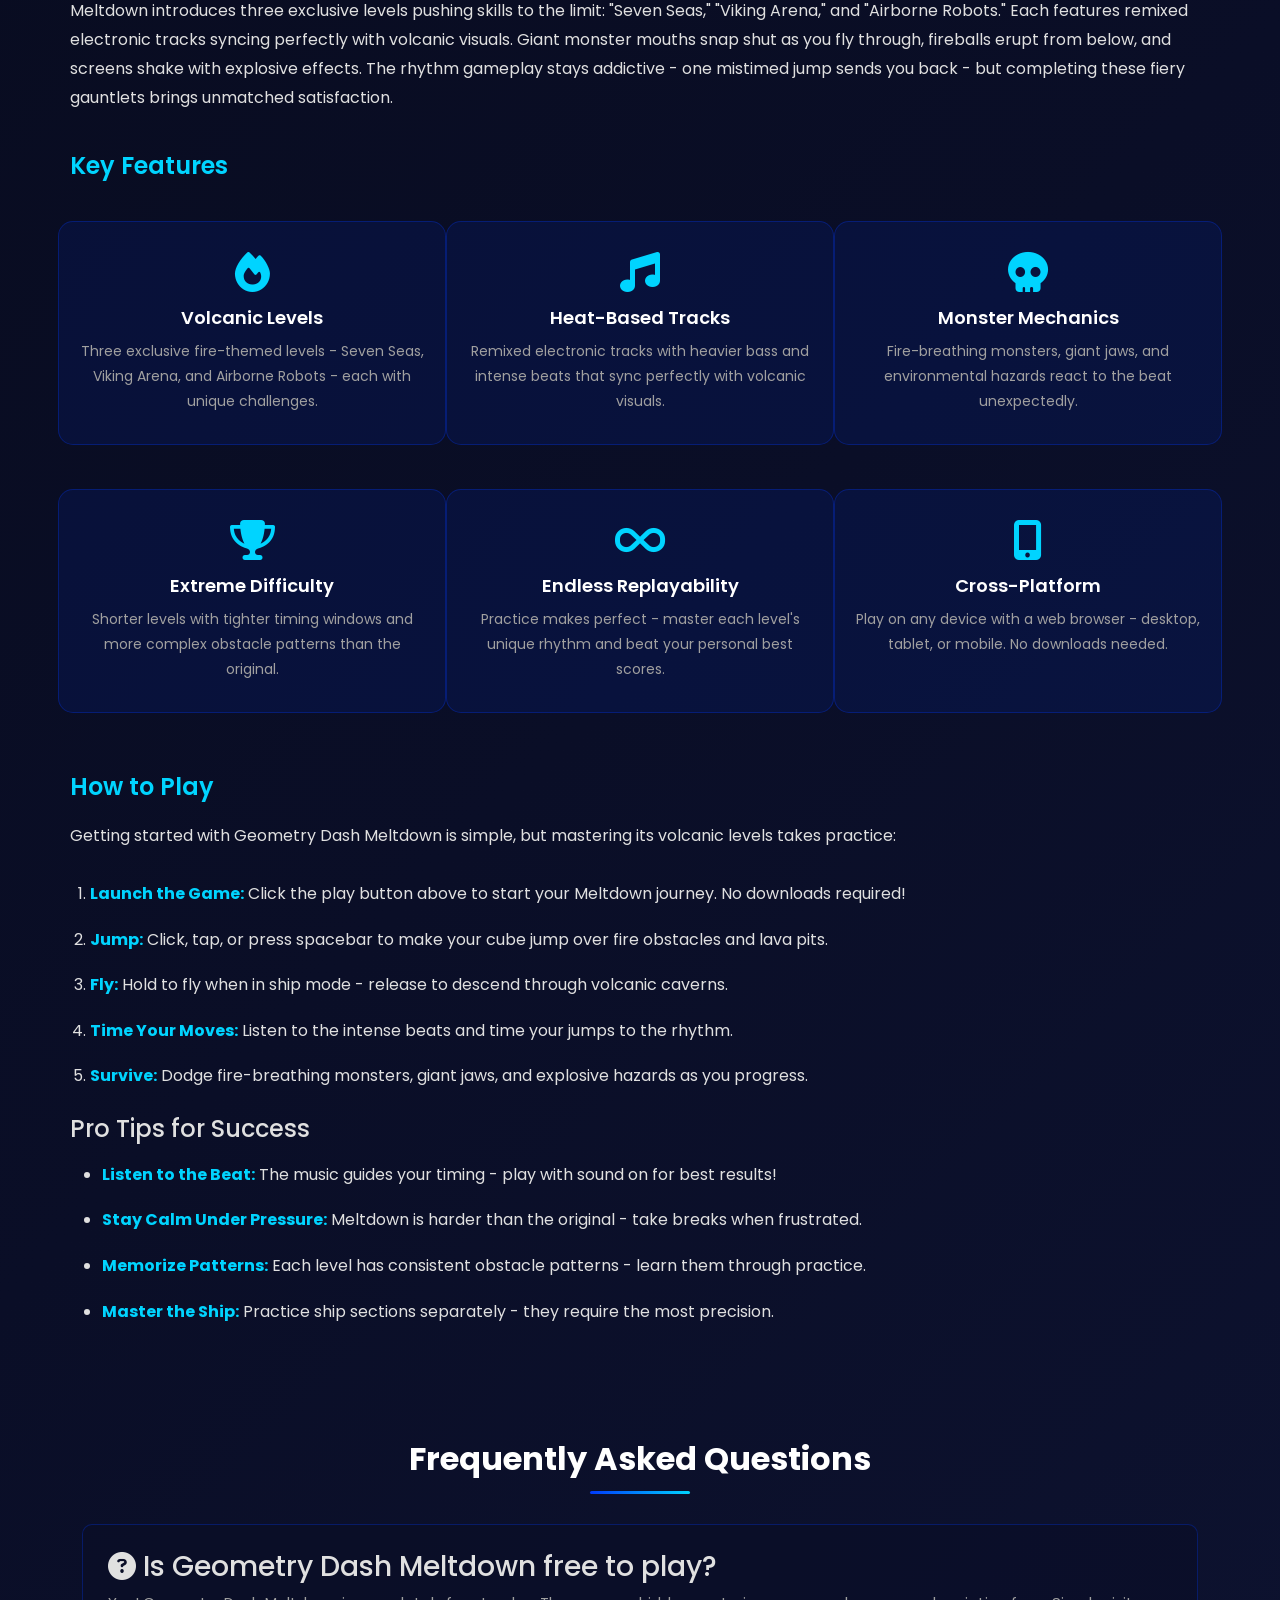
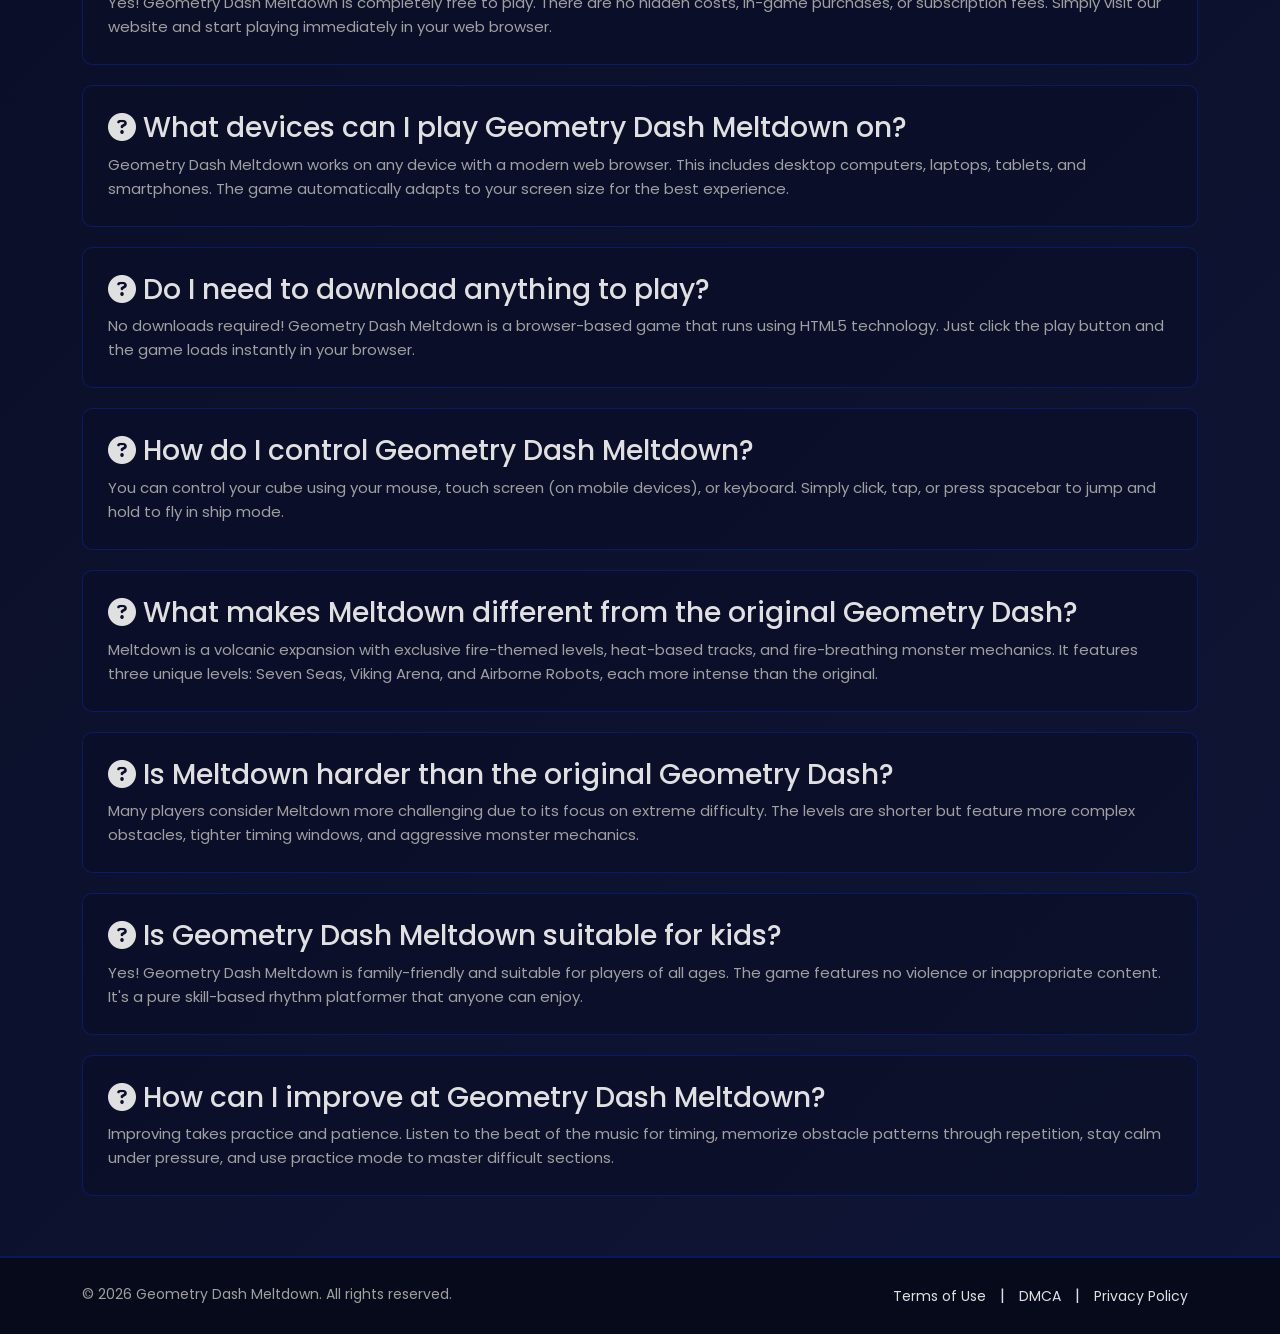
==== commit dd7cca76: "Add files via upload" ====
--- a/index.html
+++ b/index.html
@@ -234,8 +234,6 @@
                                     <iframe class="game-iframe" id="game-area" src="" width="100%" height="600" scrolling="none" frameborder="0" allowfullscreen title="Geometry Dash Meltdown" loading="lazy"></iframe>
                                 </div>
                             </div>
-                            <h1 class="single-title text-center" style="padding:15px 15px 5px;">Play Geometry Dash Meltdown Free Online</h1>
-                            <p class="text-center" style="font-size:15px;color:var(--text-muted);max-width:700px;margin:0 auto 15px auto;padding:0 15px;">Looking for Geometry Dash Meltdown unblocked? You're in the right place. Play the full game free in your browser — no downloads or login required.</p>
 
 <!-- Game Info -->
 <div class="game-info">
@@ -259,6 +257,8 @@
 
         <!-- SEO Content Section -->
         <section class="container seo-content" id="about">
+            <h1 class="section-title">Play Geometry Dash Meltdown Free Online</h1>
+            <p class="text-center" style="font-size:16px;color:var(--text-muted);max-width:700px;margin:0 auto 30px auto;padding:0 15px;">Looking for Geometry Dash Meltdown unblocked? You're in the right place. Play the full game free in your browser — no downloads or login required.</p>
             <h2 class="section-title">About Geometry Dash Meltdown</h2>
             
             <article>
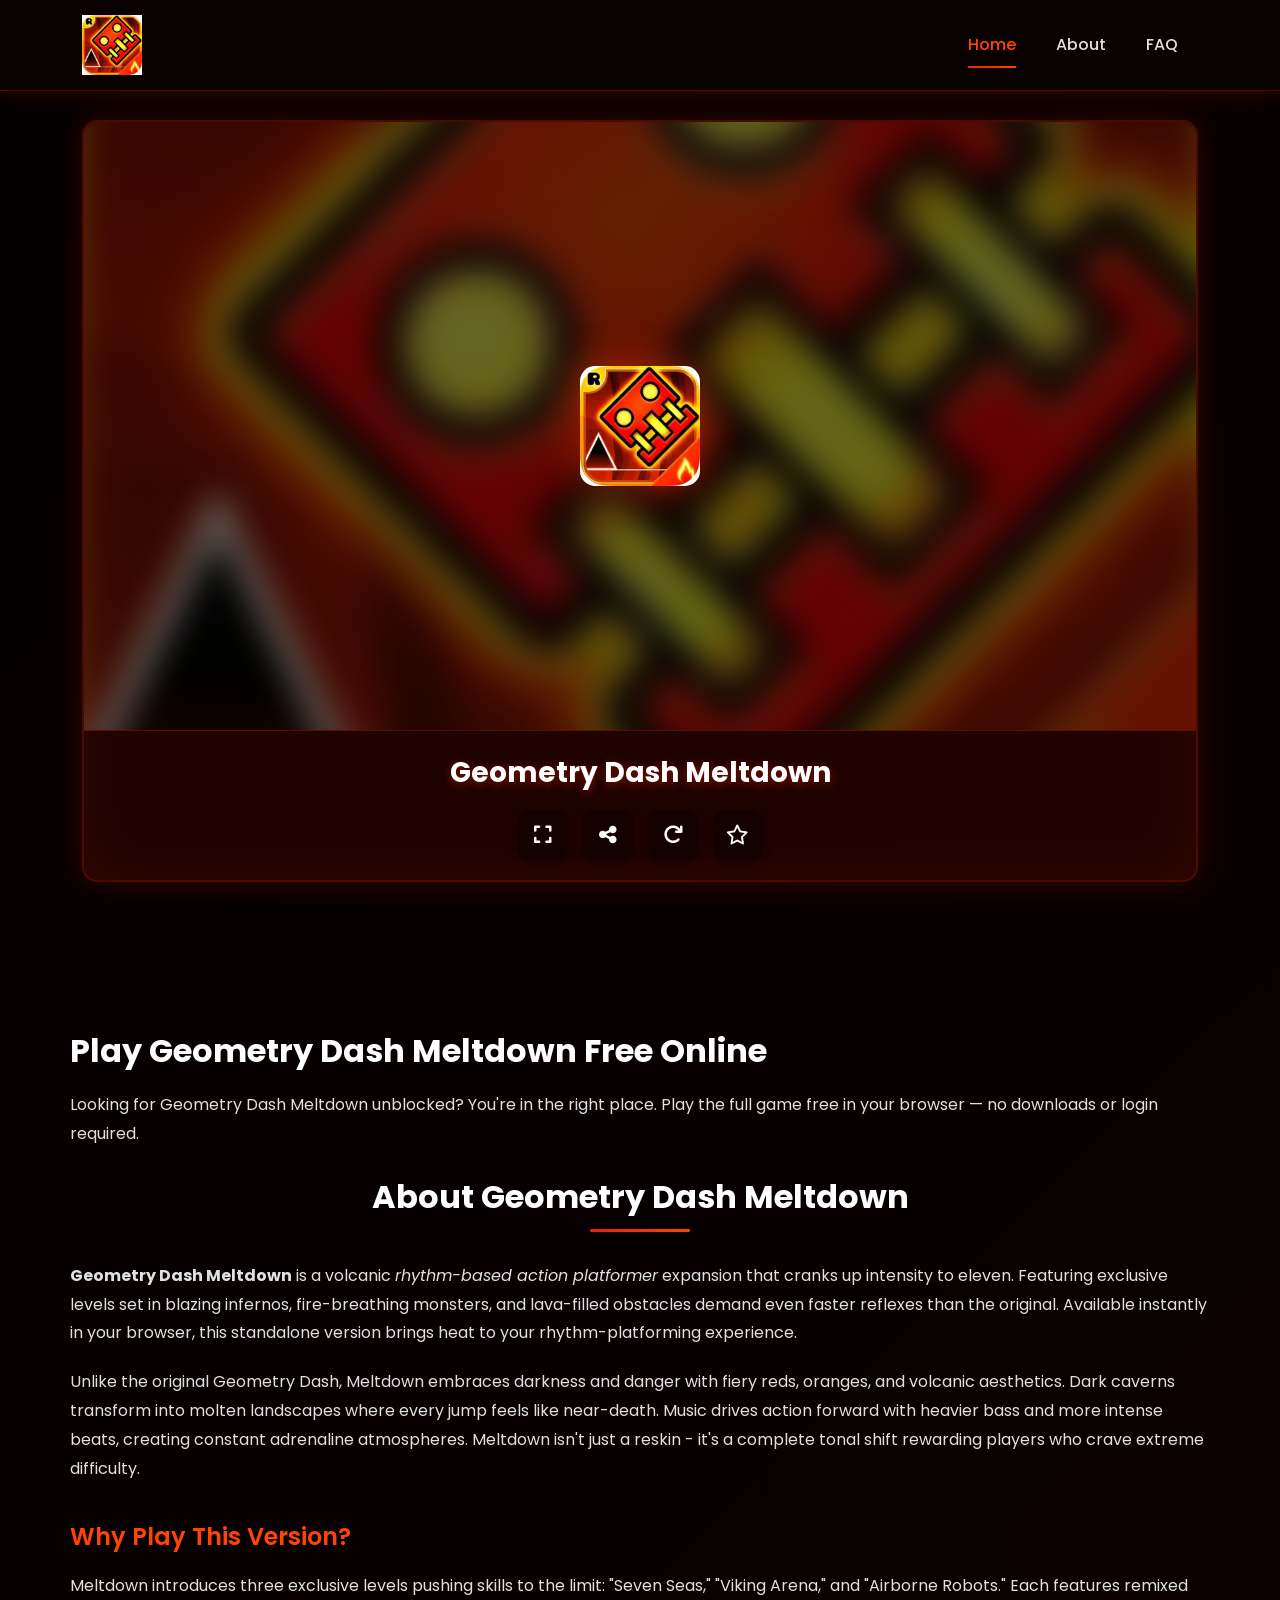
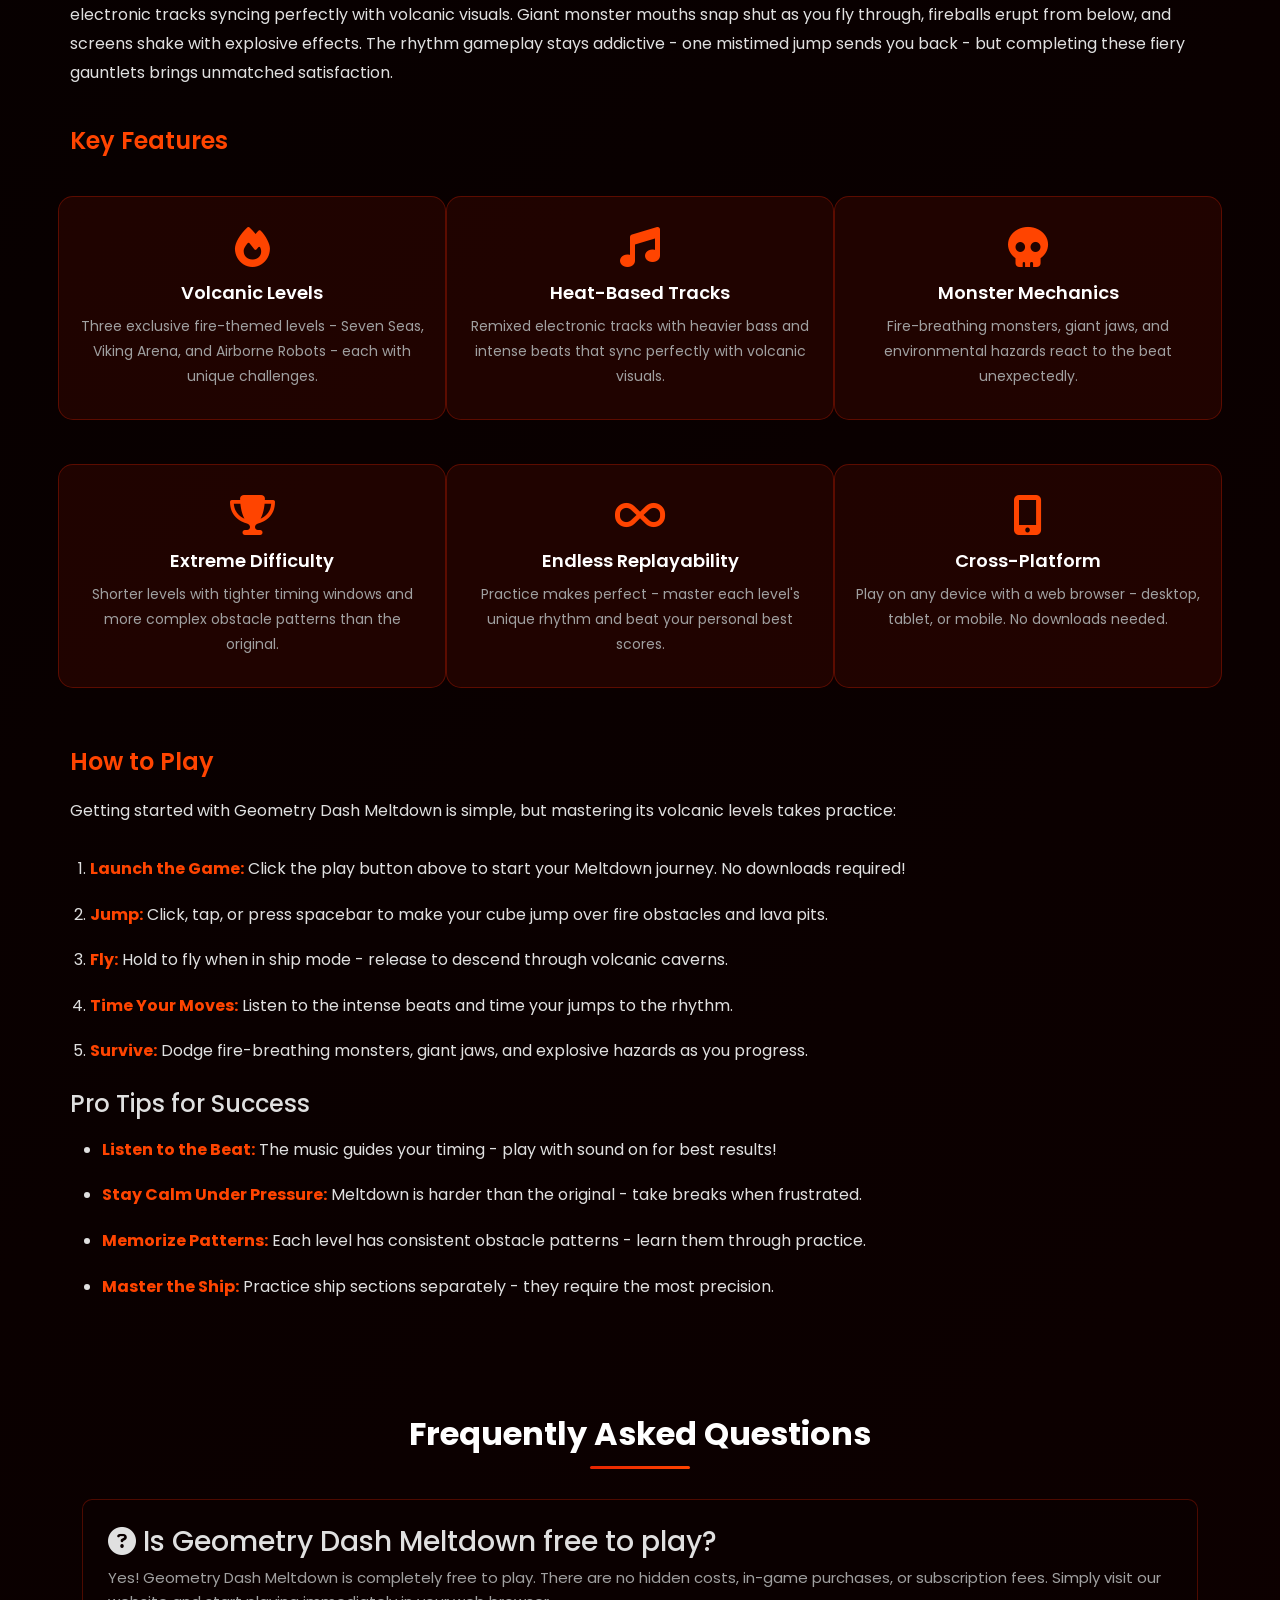
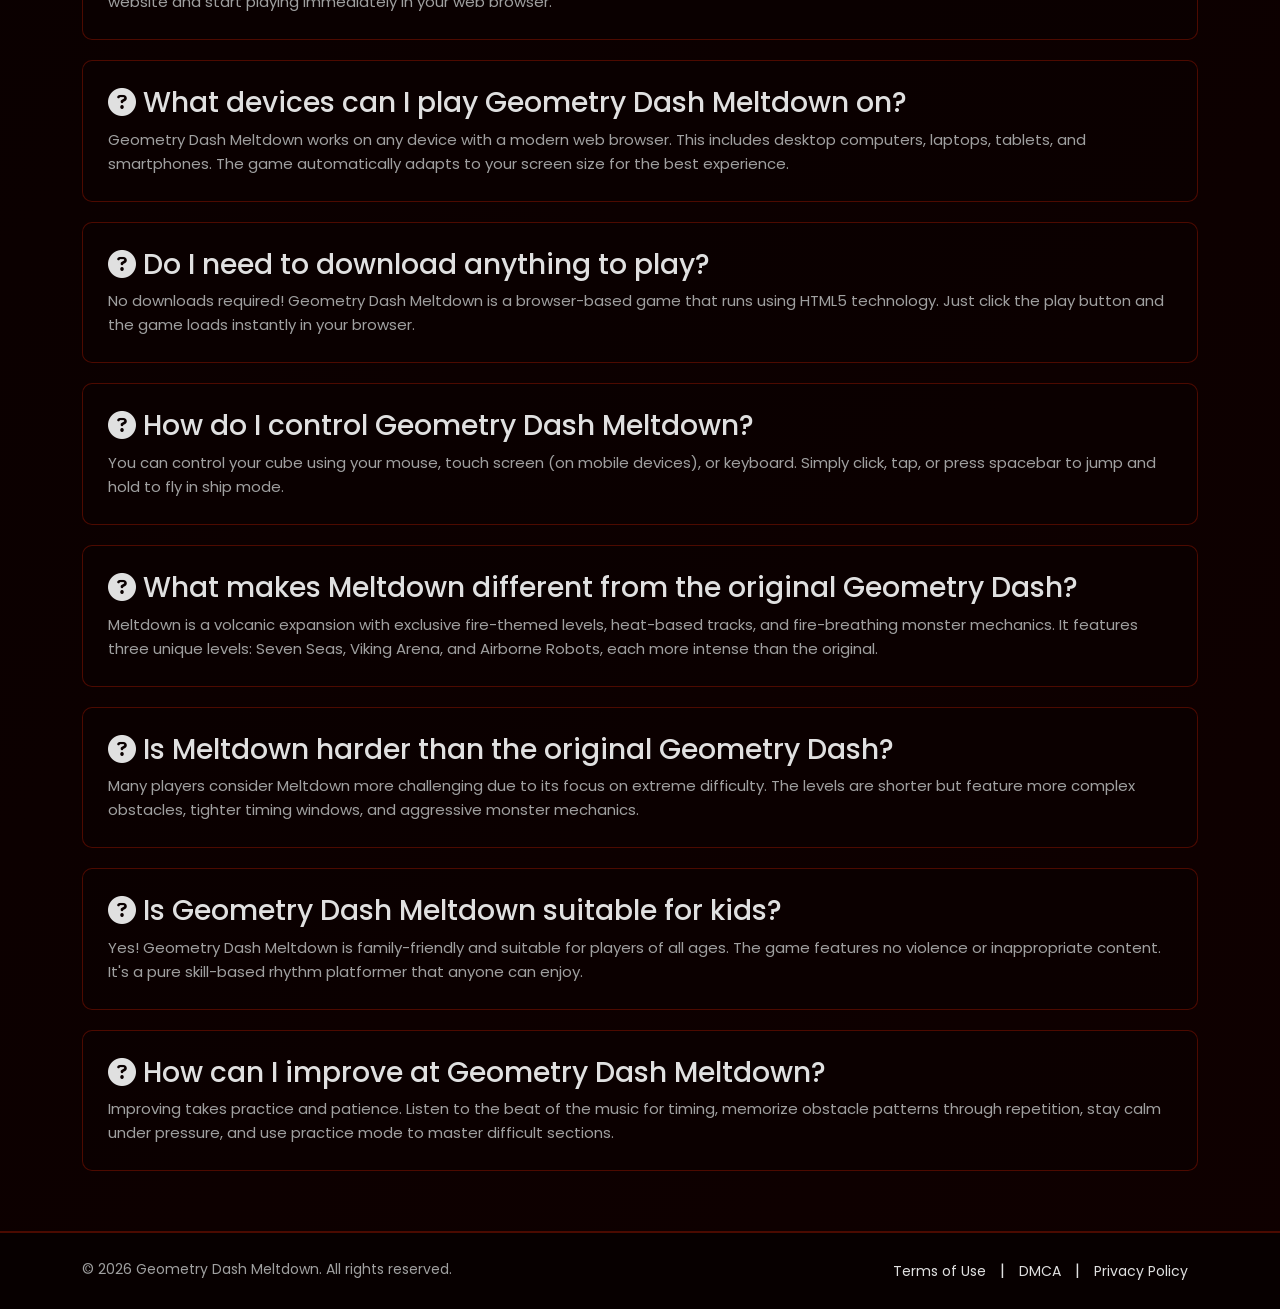
==== commit cef032cf: "Add files via upload" ====
--- a/index.html
+++ b/index.html
@@ -257,8 +257,8 @@
 
         <!-- SEO Content Section -->
         <section class="container seo-content" id="about">
-            <h1 class="section-title">Play Geometry Dash Meltdown Free Online</h1>
-            <p class="text-center" style="font-size:16px;color:var(--text-muted);max-width:700px;margin:0 auto 30px auto;padding:0 15px;">Looking for Geometry Dash Meltdown unblocked? You're in the right place. Play the full game free in your browser — no downloads or login required.</p>
+            <h1 style="color:var(--text-white);font-size:32px;font-weight:700;margin-bottom:20px;">Play Geometry Dash Meltdown Free Online</h1>
+            <p style="font-size:16px;color:var(--text-light);line-height:1.8;margin-bottom:30px;">Looking for Geometry Dash Meltdown unblocked? You're in the right place. Play the full game free in your browser — no downloads or login required.</p>
             <h2 class="section-title">About Geometry Dash Meltdown</h2>
             
             <article>
--- a/css/style.css
+++ b/css/style.css
@@ -1,18 +1,18 @@
-/* Geometry Dash Meltdown - Deep Blue Theme */
+/* Geometry Dash Meltdown - Volcanic Red Theme */
 /* Color Scheme */
 :root {
-    --primary-deep-blue: #003afa;
-    --primary-medium-blue: #0056b3;
-    --dark-navy: #0a0e27;
-    --darker-navy: #070a1a;
+    --primary-deep-blue: #e62400;
+    --primary-medium-blue: #b31a00;
+    --dark-navy: #0a0000;
+    --darker-navy: #040000;
     --text-white: #ffffff;
     --text-light: #e0e0e0;
     --text-muted: #a0a0a0;
-    --accent-cyan: #00d4ff;
-    --accent-glow: rgba(0, 212, 255, 0.3);
-    --border-blue: rgba(0, 58, 250, 0.3);
-    --gradient-start: #003afa;
-    --gradient-end: #00d4ff;
+    --accent-cyan: #ff4400;
+    --accent-glow: rgba(255, 68, 0, 0.4);
+    --border-blue: rgba(230, 36, 0, 0.3);
+    --gradient-start: #e62400;
+    --gradient-end: #ff4400;
 }
 
 /* Global Styles */
@@ -24,7 +24,7 @@
 
 body {
     font-family: 'Poppins', sans-serif;
-    background: linear-gradient(135deg, var(--darker-navy) 0%, var(--dark-navy) 50%, #0f1535 100%);
+    background: linear-gradient(135deg, var(--darker-navy) 0%, var(--dark-navy) 50%, #0f0000 100%);
     color: var(--text-light);
     min-height: 100vh;
     line-height: 1.6;
@@ -51,12 +51,12 @@
 
 /* Navigation */
 #mainNav {
-    background: rgba(10, 14, 39, 0.95) !important;
+    background: rgba(10, 0, 0, 0.95) !important;
     backdrop-filter: blur(10px);
     border-bottom: 1px solid var(--border-blue);
     padding: 15px 0;
     transition: all 0.3s ease;
-    box-shadow: 0 2px 20px rgba(0, 58, 250, 0.2);
+    box-shadow: 0 2px 20px rgba(230, 36, 0, 0.2);
 }
 
 .navbar-brand {
@@ -79,7 +79,7 @@
 }
 
 .navbar-toggler-icon {
-    background-image: url("data:image/svg+xml,%3csvg xmlns='http://www.w3.org/2000/svg' viewBox='0 0 30 30'%3e%3cpath stroke='rgba%280, 212, 255, 1%29' stroke-linecap='round' stroke-miterlimit='10' stroke-width='2' d='M4 7h22M4 15h22M4 23h22'/%3e%3c/svg%3e");
+    background-image: url("data:image/svg+xml,%3csvg xmlns='http://www.w3.org/2000/svg' viewBox='0 0 30 30'%3e%3cpath stroke='rgba%28255, 68, 0, 1%29' stroke-linecap='round' stroke-miterlimit='10' stroke-width='2' d='M4 7h22M4 15h22M4 23h22'/%3e%3c/svg%3e");
 }
 
 .nav-link {
@@ -119,13 +119,13 @@
 
 /* Game Container */
 .game-container {
-    background: rgba(10, 14, 39, 0.6);
+    background: rgba(10, 0, 0, 0.6);
     border: 2px solid var(--border-blue);
     border-radius: 15px;
     overflow: hidden;
-    box-shadow: 
-        0 0 30px rgba(0, 58, 250, 0.2),
-        inset 0 0 60px rgba(0, 58, 250, 0.1);
+    box-shadow:
+        0 0 30px rgba(230, 36, 0, 0.2),
+        inset 0 0 60px rgba(230, 36, 0, 0.1);
     margin-bottom: 30px;
 }
 
@@ -166,7 +166,7 @@
     left: 0;
     width: 100%;
     height: 100%;
-    background: linear-gradient(135deg, rgba(10, 14, 39, 0.95), rgba(7, 10, 26, 0.98));
+    background: linear-gradient(135deg, rgba(10, 0, 0, 0.95), rgba(7, 0, 0, 0.98));
     display: flex;
     align-items: center;
     justify-content: center;
@@ -198,7 +198,7 @@
         box-shadow: 0 0 40px var(--accent-glow);
     }
     50% {
-        box-shadow: 0 0 60px rgba(0, 212, 255, 0.5);
+        box-shadow: 0 0 60px rgba(255, 68, 0, 0.5);
     }
 }
 
@@ -230,19 +230,19 @@
     cursor: pointer;
     transition: all 0.3s ease;
     margin: 20px 0;
-    box-shadow: 0 4px 20px rgba(0, 58, 250, 0.5);
+    box-shadow: 0 4px 20px rgba(230, 36, 0, 0.5);
     font-family: 'Poppins', sans-serif;
 }
 
 .btn-play:hover {
     transform: translateY(-3px) scale(1.05);
-    box-shadow: 0 8px 30px rgba(0, 58, 250, 0.7);
+    box-shadow: 0 8px 30px rgba(230, 36, 0, 0.7);
     background: linear-gradient(135deg, var(--primary-medium-blue), var(--accent-cyan));
 }
 
 .btn-play:active {
     transform: translateY(-1px) scale(1.02);
-    box-shadow: 0 4px 15px rgba(0, 58, 250, 0.5);
+    box-shadow: 0 4px 15px rgba(230, 36, 0, 0.5);
 }
 
 .btn-play:focus {
@@ -323,7 +323,7 @@
 
 .btn-play-image:hover img {
     transform: scale(1.1);
-    box-shadow: 0 0 60px rgba(0, 212, 255, 0.6);
+    box-shadow: 0 0 60px rgba(255, 68, 0, 0.6);
 }
 
 .btn-play-image:focus {
@@ -341,7 +341,7 @@
 /* Game Info */
 .game-info {
     padding: 20px 30px;
-    background: rgba(0, 58, 250, 0.1);
+    background: rgba(230, 36, 0, 0.1);
     border-top: 1px solid var(--border-blue);
 }
 
@@ -358,7 +358,7 @@
     width: 50px;
     height: 50px;
     border-radius: 12px;
-    background: rgba(10, 10, 10, 0.9);
+    background: rgba(20, 0, 0, 0.9);
     border: none;
     color: var(--text-white);
     font-size: 20px;
@@ -389,7 +389,7 @@
     font-size: 28px;
     font-weight: 700;
     margin: 0;
-    text-shadow: 0 2px 10px rgba(0, 58, 250, 0.5);
+    text-shadow: 0 2px 10px rgba(230, 36, 0, 0.5);
 }
 
 .game-subtitle {
@@ -411,12 +411,12 @@
     text-transform: uppercase;
     letter-spacing: 1px;
     transition: all 0.3s ease;
-    box-shadow: 0 4px 15px rgba(0, 58, 250, 0.4);
+    box-shadow: 0 4px 15px rgba(230, 36, 0, 0.4);
 }
 
 .btn-capsule:hover {
     transform: translateY(-2px);
-    box-shadow: 0 6px 25px rgba(0, 58, 250, 0.6);
+    box-shadow: 0 6px 25px rgba(230, 36, 0, 0.6);
     color: var(--text-white);
 }
 
@@ -434,12 +434,12 @@
 }
 
 .widget {
-    background: rgba(10, 14, 39, 0.6);
+    background: rgba(10, 0, 0, 0.6);
     border: 1px solid var(--border-blue);
     border-radius: 15px;
     padding: 25px;
     margin-bottom: 20px;
-    box-shadow: 0 5px 20px rgba(0, 58, 250, 0.1);
+    box-shadow: 0 5px 20px rgba(230, 36, 0, 0.1);
 }
 
 .widget h4 {
@@ -528,7 +528,7 @@
 .feature-item {
     text-align: center;
     padding: 30px 20px;
-    background: rgba(0, 58, 250, 0.1);
+    background: rgba(230, 36, 0, 0.1);
     border: 1px solid var(--border-blue);
     border-radius: 15px;
     margin-bottom: 20px;
@@ -537,7 +537,7 @@
 
 .feature-item:hover {
     transform: translateY(-5px);
-    box-shadow: 0 10px 30px rgba(0, 58, 250, 0.2);
+    box-shadow: 0 10px 30px rgba(230, 36, 0, 0.2);
     border-color: var(--accent-cyan);
 }
 
@@ -583,7 +583,7 @@
 }
 
 .faq-item {
-    background: rgba(10, 14, 39, 0.6);
+    background: rgba(10, 0, 0, 0.6);
     border: 1px solid var(--border-blue);
     border-radius: 10px;
     padding: 25px;
@@ -593,7 +593,7 @@
 
 .faq-item:hover {
     border-color: var(--accent-cyan);
-    box-shadow: 0 5px 20px rgba(0, 58, 250, 0.2);
+    box-shadow: 0 5px 20px rgba(230, 36, 0, 0.2);
 }
 
 .faq-item strong {
@@ -611,7 +611,7 @@
 
 /* Footer */
 .footer-copyright {
-    background: rgba(7, 10, 26, 0.95);
+    background: rgba(7, 0, 0, 0.95);
     border-top: 2px solid var(--border-blue);
     padding: 25px 0;
     margin-top: 60px;
@@ -740,7 +740,7 @@
 /* Focus Styles */
 *:focus {
     outline: none;
-    box-shadow: 0 0 0 3px rgba(0, 212, 255, 0.3);
+    box-shadow: 0 0 0 3px rgba(255, 68, 0, 0.3);
 }
 
 /* More Games Section */
@@ -776,13 +776,13 @@
     position: relative;
     border-radius: 15px;
     overflow: hidden;
-    box-shadow: 0 4px 20px rgba(0, 58, 250, 0.3);
+    box-shadow: 0 4px 20px rgba(230, 36, 0, 0.3);
     transition: all 0.3s ease;
     aspect-ratio: 1;
 }
 
 .game-thumb-link:hover .game-thumb {
-    box-shadow: 0 8px 30px rgba(0, 212, 255, 0.4);
+    box-shadow: 0 8px 30px rgba(255, 68, 0, 0.4);
 }
 
 .game-thumb img {
@@ -828,7 +828,7 @@
 
 .game-thumb-link:hover .play-btn {
     transform: scale(1.1);
-    box-shadow: 0 4px 15px rgba(0, 58, 250, 0.5);
+    box-shadow: 0 4px 15px rgba(230, 36, 0, 0.5);
 }
 
 /* Link Hover Effects */
@@ -849,7 +849,7 @@
     right: 10px;
     width: 40px;
     height: 40px;
-    background: rgba(0, 58, 250, 0.8);
+    background: rgba(230, 36, 0, 0.8);
     border-radius: 50%;
     color: white;
     align-items: center;
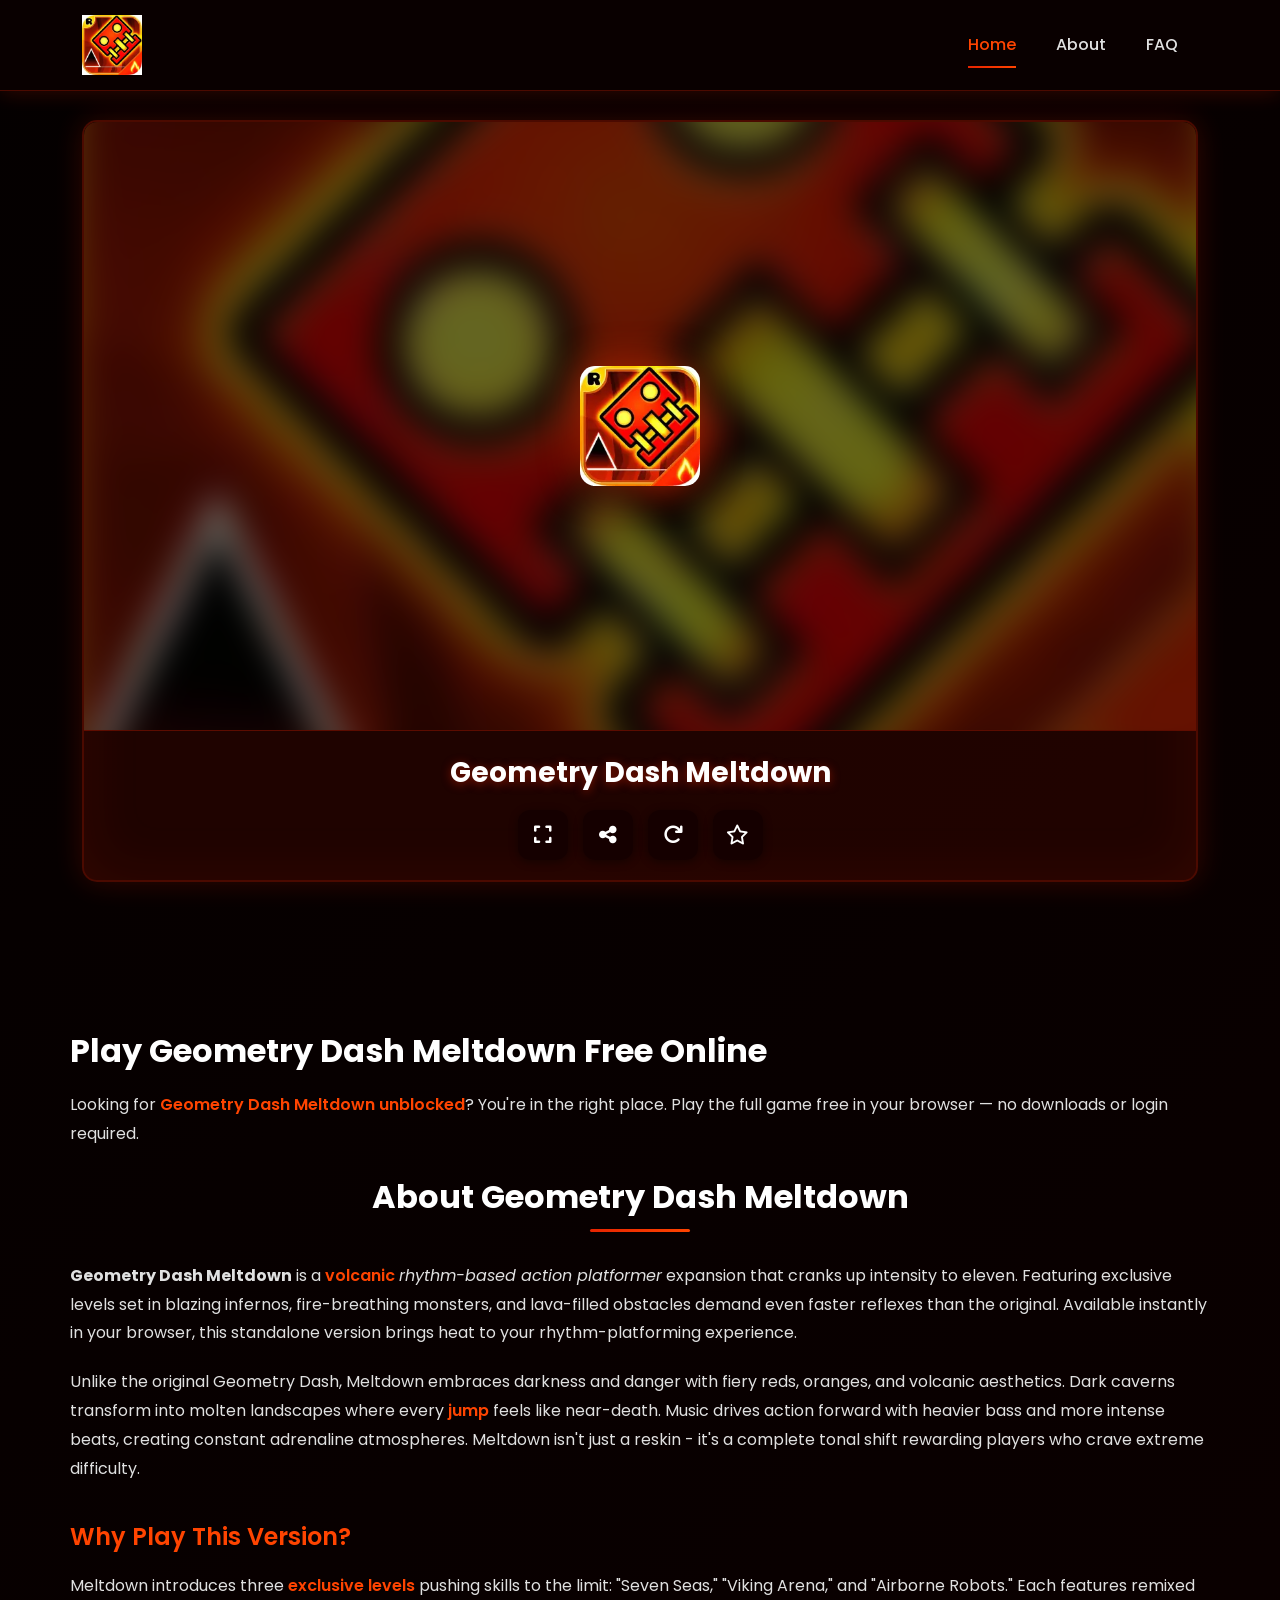
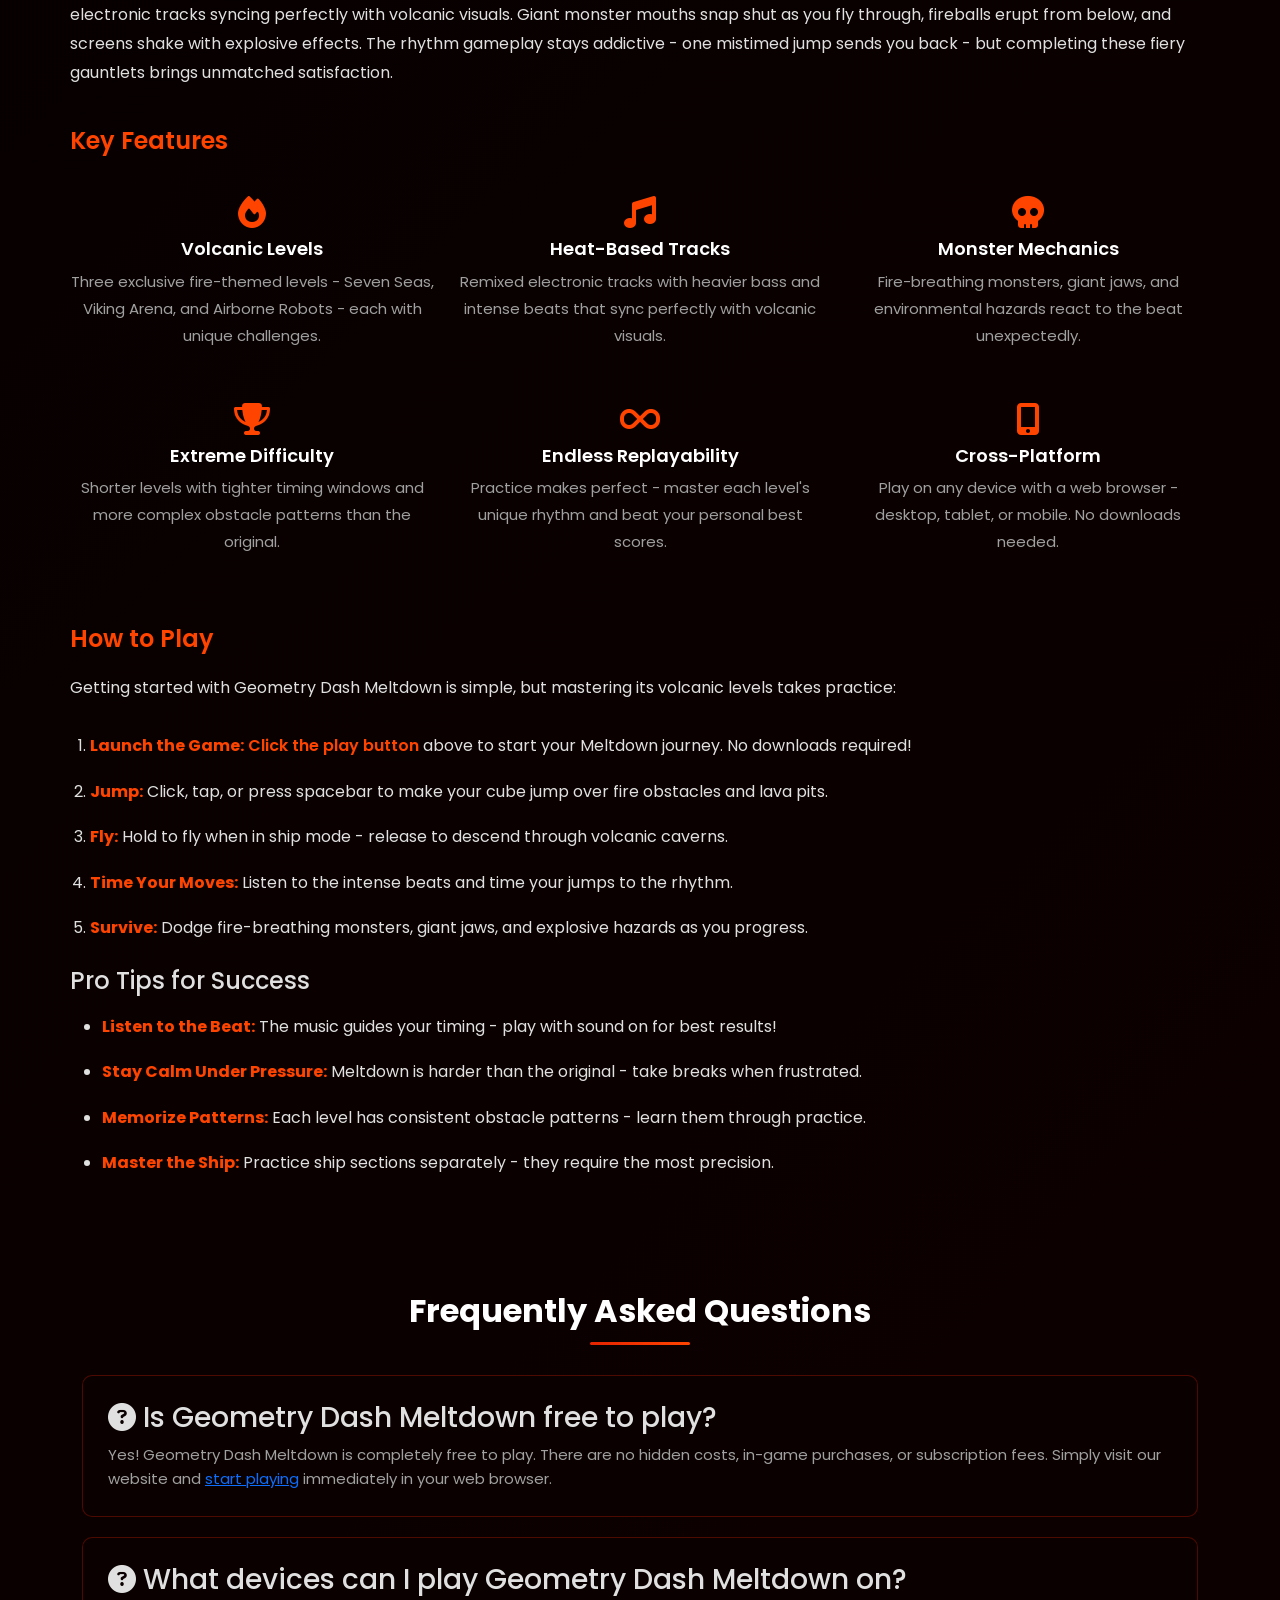
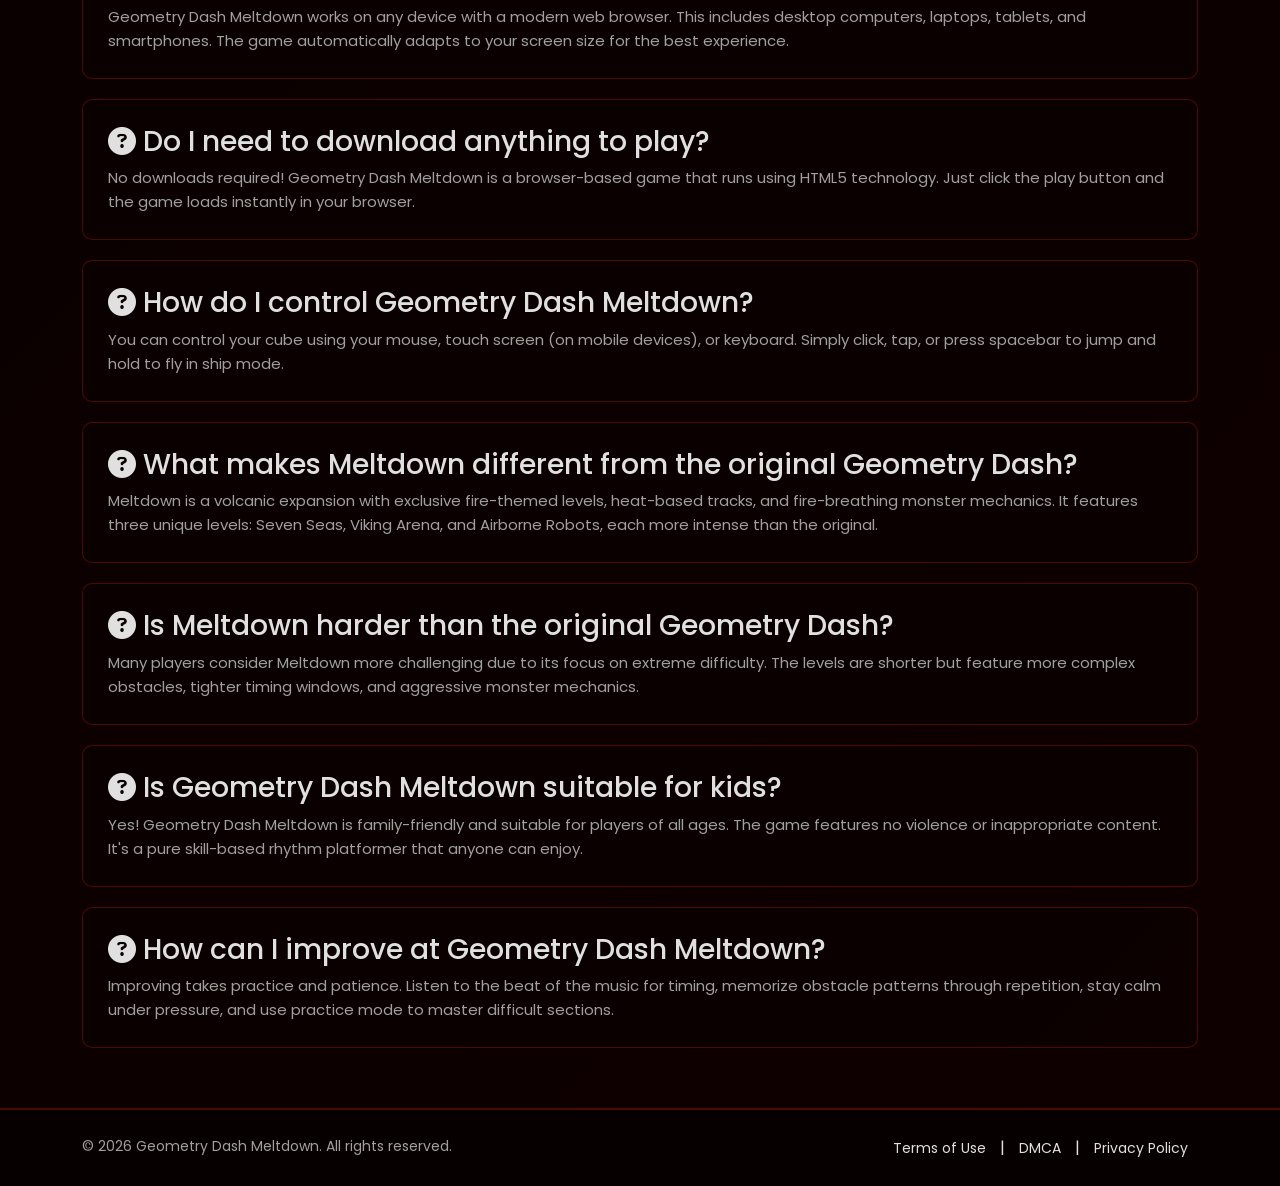
==== commit f04bb8b7: "Add files via upload" ====
--- a/index.html
+++ b/index.html
@@ -258,16 +258,16 @@
         <!-- SEO Content Section -->
         <section class="container seo-content" id="about">
             <h1 style="color:var(--text-white);font-size:32px;font-weight:700;margin-bottom:20px;">Play Geometry Dash Meltdown Free Online</h1>
-            <p style="font-size:16px;color:var(--text-light);line-height:1.8;margin-bottom:30px;">Looking for Geometry Dash Meltdown unblocked? You're in the right place. Play the full game free in your browser — no downloads or login required.</p>
+            <p style="font-size:16px;color:var(--text-light);line-height:1.8;margin-bottom:30px;">Looking for <a href="https://geometry-dash-meltdown-unbanned.github.io/">Geometry Dash Meltdown unblocked</a>? You're in the right place. Play the full game free in your browser — no downloads or login required.</p>
             <h2 class="section-title">About Geometry Dash Meltdown</h2>
             
             <article>
-                <p><strong>Geometry Dash Meltdown</strong> is a volcanic <em>rhythm-based action platformer</em> expansion that cranks up intensity to eleven. Featuring exclusive levels set in blazing infernos, fire-breathing monsters, and lava-filled obstacles demand even faster reflexes than the original. Available instantly in your browser, this standalone version brings heat to your rhythm-platforming experience.</p>
-                
-                <p>Unlike the original Geometry Dash, Meltdown embraces darkness and danger with fiery reds, oranges, and volcanic aesthetics. Dark caverns transform into molten landscapes where every jump feels like near-death. Music drives action forward with heavier bass and more intense beats, creating constant adrenaline atmospheres. Meltdown isn't just a reskin - it's a complete tonal shift rewarding players who crave extreme difficulty.</p>
+                <p><strong>Geometry Dash Meltdown</strong> is a <a href="https://geometry-dash-meltdown-unbanned.github.io/">volcanic</a> <em>rhythm-based action platformer</em> expansion that cranks up intensity to eleven. Featuring exclusive levels set in blazing infernos, fire-breathing monsters, and lava-filled obstacles demand even faster reflexes than the original. Available instantly in your browser, this standalone version brings heat to your rhythm-platforming experience.</p>
+                
+                <p>Unlike the original Geometry Dash, Meltdown embraces darkness and danger with fiery reds, oranges, and volcanic aesthetics. Dark caverns transform into molten landscapes where every <a href="https://geometry-dash-meltdown-unbanned.github.io/">jump</a> feels like near-death. Music drives action forward with heavier bass and more intense beats, creating constant adrenaline atmospheres. Meltdown isn't just a reskin - it's a complete tonal shift rewarding players who crave extreme difficulty.</p>
                 
                 <h3 class="item-title">Why Play This Version?</h3>
-                <p>Meltdown introduces three exclusive levels pushing skills to the limit: "Seven Seas," "Viking Arena," and "Airborne Robots." Each features remixed electronic tracks syncing perfectly with volcanic visuals. Giant monster mouths snap shut as you fly through, fireballs erupt from below, and screens shake with explosive effects. The rhythm gameplay stays addictive - one mistimed jump sends you back - but completing these fiery gauntlets brings unmatched satisfaction.</p>
+                <p>Meltdown introduces three <a href="https://geometry-dash-meltdown-unbanned.github.io/">exclusive levels</a> pushing skills to the limit: "Seven Seas," "Viking Arena," and "Airborne Robots." Each features remixed electronic tracks syncing perfectly with volcanic visuals. Giant monster mouths snap shut as you fly through, fireballs erupt from below, and screens shake with explosive effects. The rhythm gameplay stays addictive - one mistimed jump sends you back - but completing these fiery gauntlets brings unmatched satisfaction.</p>
             </article>
 
             <section class="features-section" id="features">
@@ -315,7 +315,7 @@
                 <div class="how-to-play">
                     <p>Getting started with Geometry Dash Meltdown is simple, but mastering its volcanic levels takes practice:</p>
                     <ol>
-                        <li><strong>Launch the Game:</strong> Click the play button above to start your Meltdown journey. No downloads required!</li>
+                        <li><strong>Launch the Game:</strong> <a href="https://geometry-dash-meltdown-unbanned.github.io/">Click the play button</a> above to start your Meltdown journey. No downloads required!</li>
                         <li><strong>Jump:</strong> Click, tap, or press spacebar to make your cube jump over fire obstacles and lava pits.</li>
                         <li><strong>Fly:</strong> Hold to fly when in ship mode - release to descend through volcanic caverns.</li>
                         <li><strong>Time Your Moves:</strong> Listen to the intense beats and time your jumps to the rhythm.</li>
@@ -343,7 +343,7 @@
                 <div class="faq-item">
                     <h3 class="faq-question"><i class="fas fa-question-circle"></i> Is Geometry Dash Meltdown free to play?</h3>
                     <div class="faq-answer">
-                        <p>Yes! Geometry Dash Meltdown is completely free to play. There are no hidden costs, in-game purchases, or subscription fees. Simply visit our website and start playing immediately in your web browser.</p>
+                        <p>Yes! Geometry Dash Meltdown is completely free to play. There are no hidden costs, in-game purchases, or subscription fees. Simply visit our website and <a href="https://geometry-dash-meltdown-unbanned.github.io/">start playing</a> immediately in your web browser.</p>
                     </div>
                 </div>
                 
--- a/css/style.css
+++ b/css/style.css
@@ -527,24 +527,13 @@
 
 .feature-item {
     text-align: center;
-    padding: 30px 20px;
-    background: rgba(230, 36, 0, 0.1);
-    border: 1px solid var(--border-blue);
-    border-radius: 15px;
-    margin-bottom: 20px;
-    transition: all 0.3s ease;
-}
-
-.feature-item:hover {
-    transform: translateY(-5px);
-    box-shadow: 0 10px 30px rgba(230, 36, 0, 0.2);
-    border-color: var(--accent-cyan);
+    margin-bottom: 30px;
 }
 
 .feature-item i {
-    font-size: 40px;
-    color: var(--accent-cyan);
-    margin-bottom: 15px;
+    font-size: 32px;
+    color: var(--accent-cyan);
+    margin-bottom: 10px;
     display: block;
 }
 
@@ -552,12 +541,12 @@
     color: var(--text-white);
     font-size: 18px;
     font-weight: 600;
-    margin-bottom: 10px;
+    margin-bottom: 8px;
 }
 
 .feature-item p {
     color: var(--text-muted);
-    font-size: 14px;
+    font-size: 15px;
     margin: 0;
 }
 
